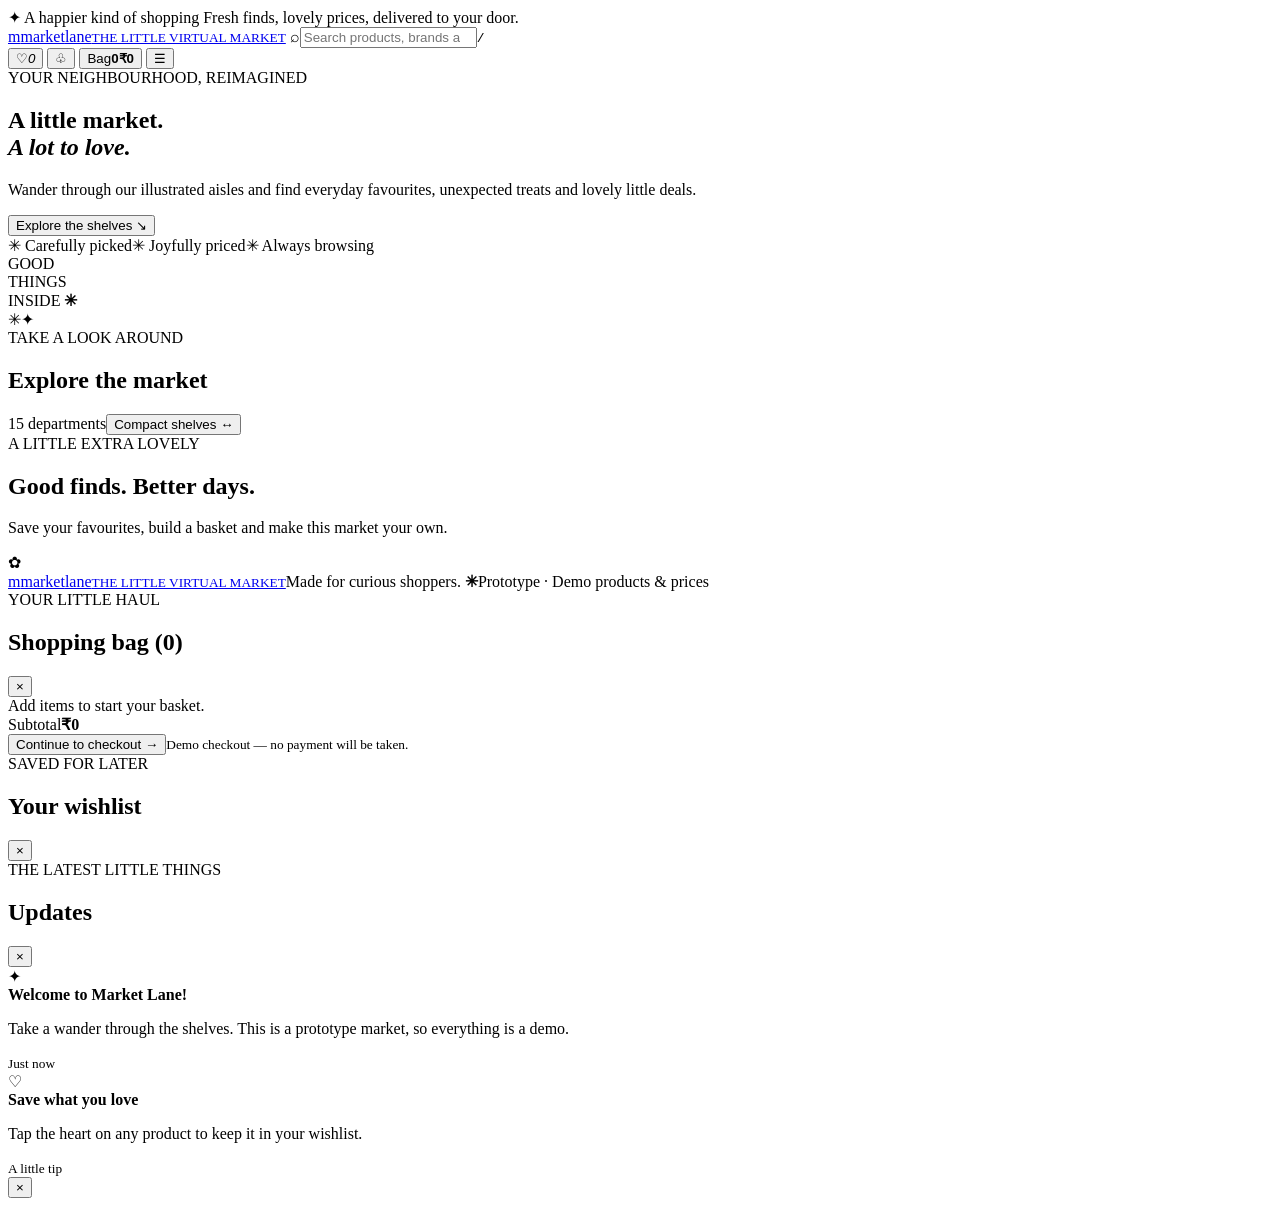
==== index.html @ e66e5585 "Add files via upload" ====
<!doctype html>
<html lang="en">
<head>
  <meta charset="UTF-8">
  <meta name="viewport" content="width=device-width, initial-scale=1">
  <meta name="theme-color" content="#f5efe5">
  <meta name="description" content="A beautifully illustrated virtual supermarket.">
  <title>Market Lane — A little more delightful shopping</title>
  <link rel="preconnect" href="https://fonts.googleapis.com">
  <link rel="preconnect" href="https://fonts.gstatic.com" crossorigin>
  <link href="https://fonts.googleapis.com/css2?family=DM+Sans:wght@400;500;600;700;800&family=Fraunces:opsz,wght@9..144,600;9..144,700&display=swap" rel="stylesheet">
  <link rel="stylesheet" href="css/style.css">
  <link rel="stylesheet" href="css/shelves.css">
  <link rel="stylesheet" href="css/animations.css">
  <link rel="stylesheet" href="css/polish.css">
</head>
<body>
  <div class="announcement"><span>✦</span> A happier kind of shopping <span class="announcement-note">Fresh finds, lovely prices, delivered to your door.</span></div>
  <header class="topbar">
    <a class="brand" href="#" aria-label="Market Lane home"><span class="brand-mark">m</span><span>market<span class="brand-light">lane</span><small>THE LITTLE VIRTUAL MARKET</small></span></a>
    <label class="searchbox"><span>⌕</span><input id="searchInput" type="search" placeholder="Search products, brands and more…" autocomplete="off"><kbd>/</kbd><div id="searchSuggestions" class="suggestions hidden"></div></label>
    <div class="header-actions">
      <button class="icon-button" id="wishlistOpen" aria-label="Open wishlist"><span>♡</span><i id="wishlistCount">0</i></button>
      <button class="icon-button notification-button" id="notificationsOpen" aria-label="Notifications">♧<i class="dot"></i></button>
      <button class="cart-button" id="cartOpen"><span>Bag</span><b id="cartCount">0</b><strong id="cartTotal">₹0</strong></button>
      <button class="mobile-menu" id="mobileMenu" aria-label="Open menu">☰</button>
    </div>
  </header>

  <main>
    <section class="hero">
      <div class="hero-copy">
        <span class="eyebrow"><span class="eyebrow-dot"></span> YOUR NEIGHBOURHOOD, REIMAGINED</span>
        <h1>A little market.<br><em>A lot to love.</em></h1>
        <p>Wander through our illustrated aisles and find everyday favourites, unexpected treats and lovely little deals.</p>
        <button class="primary-button" id="exploreButton">Explore the shelves <span>↘</span></button>
        <div class="hero-meta"><span>✳ Carefully picked</span><span>✳ Joyfully priced</span><span>✳ Always browsing</span></div>
      </div>
      <div class="hero-art" aria-label="Illustrated market shelves">
        <div class="sun-disc"></div><div class="hero-shelf shelf-one"><span class="mini-pack pack-peach"></span><span class="mini-pack pack-cream"></span><span class="mini-jar"></span><span class="mini-pack pack-green"></span><span class="mini-jar"></span></div>
        <div class="hero-shelf shelf-two"><span class="mini-bottle"></span><span class="mini-bottle bottle-green"></span><span class="mini-pack pack-blue"></span><span class="mini-jar jar-red"></span><span class="mini-pack pack-orange"></span></div>
        <div class="hero-sticker">GOOD<br>THINGS<br>INSIDE <b>✳</b></div>
        <span class="hero-leaf leaf-a">✳</span><span class="hero-leaf leaf-b">✦</span>
      </div>
    </section>

    <section class="browse-bar" id="market">
      <div><span class="eyebrow">TAKE A LOOK AROUND</span><h2>Explore the market</h2></div>
      <div class="view-tools"><span id="shelfCount">15 departments</span><button id="densityToggle" class="text-button">Compact shelves ↔</button></div>
    </section>
    <nav class="category-chips" id="categoryChips" aria-label="Shop categories"></nav>
    <div class="market-floor" id="shelvesContainer"></div>

    <section class="bottom-promo">
      <div><span class="eyebrow">A LITTLE EXTRA LOVELY</span><h2>Good finds. Better days.</h2><p>Save your favourites, build a basket and make this market your own.</p></div>
      <span class="promo-flower">✿</span>
    </section>
  </main>

  <footer><a class="brand footer-brand" href="#"><span class="brand-mark">m</span><span>market<span class="brand-light">lane</span><small>THE LITTLE VIRTUAL MARKET</small></span></a><span>Made for curious shoppers. <b>✳</b></span><span>Prototype · Demo products & prices</span></footer>

  <div class="overlay hidden" id="overlay"></div>
  <aside class="drawer hidden" id="cartDrawer" aria-label="Shopping bag"><div class="drawer-head"><div><span class="eyebrow">YOUR LITTLE HAUL</span><h2>Shopping bag <span id="drawerCount">(0)</span></h2></div><button class="close-button" data-close aria-label="Close">×</button></div><div id="cartItems" class="drawer-content"></div><div class="drawer-foot"><div class="delivery-note" id="deliveryNote">Add items to start your basket.</div><div class="total-line"><span>Subtotal</span><b id="drawerSubtotal">₹0</b></div><button class="primary-button checkout-button" id="checkoutButton">Continue to checkout <span>→</span></button><small class="demo-note">Demo checkout — no payment will be taken.</small></div></aside>
  <aside class="drawer hidden" id="wishlistDrawer" aria-label="Wishlist"><div class="drawer-head"><div><span class="eyebrow">SAVED FOR LATER</span><h2>Your wishlist</h2></div><button class="close-button" data-close aria-label="Close">×</button></div><div id="wishlistItems" class="drawer-content"></div></aside>
  <aside class="drawer hidden" id="notificationDrawer" aria-label="Notifications"><div class="drawer-head"><div><span class="eyebrow">THE LATEST LITTLE THINGS</span><h2>Updates</h2></div><button class="close-button" data-close aria-label="Close">×</button></div><div class="drawer-content"><article class="notice-card"><span>✦</span><div><b>Welcome to Market Lane!</b><p>Take a wander through the shelves. This is a prototype market, so everything is a demo.</p><small>Just now</small></div></article><article class="notice-card"><span>♡</span><div><b>Save what you love</b><p>Tap the heart on any product to keep it in your wishlist.</p><small>A little tip</small></div></article></div></aside>

  <section class="product-modal hidden" id="productModal" role="dialog" aria-modal="true" aria-label="Product details"><button class="close-button modal-close" data-close aria-label="Close">×</button><div id="productModalContent"></div></section>
  <div class="toast" id="toast" role="status" aria-live="polite"></div>
  <script type="module" src="js/app.js"></script>
</body>
</html>
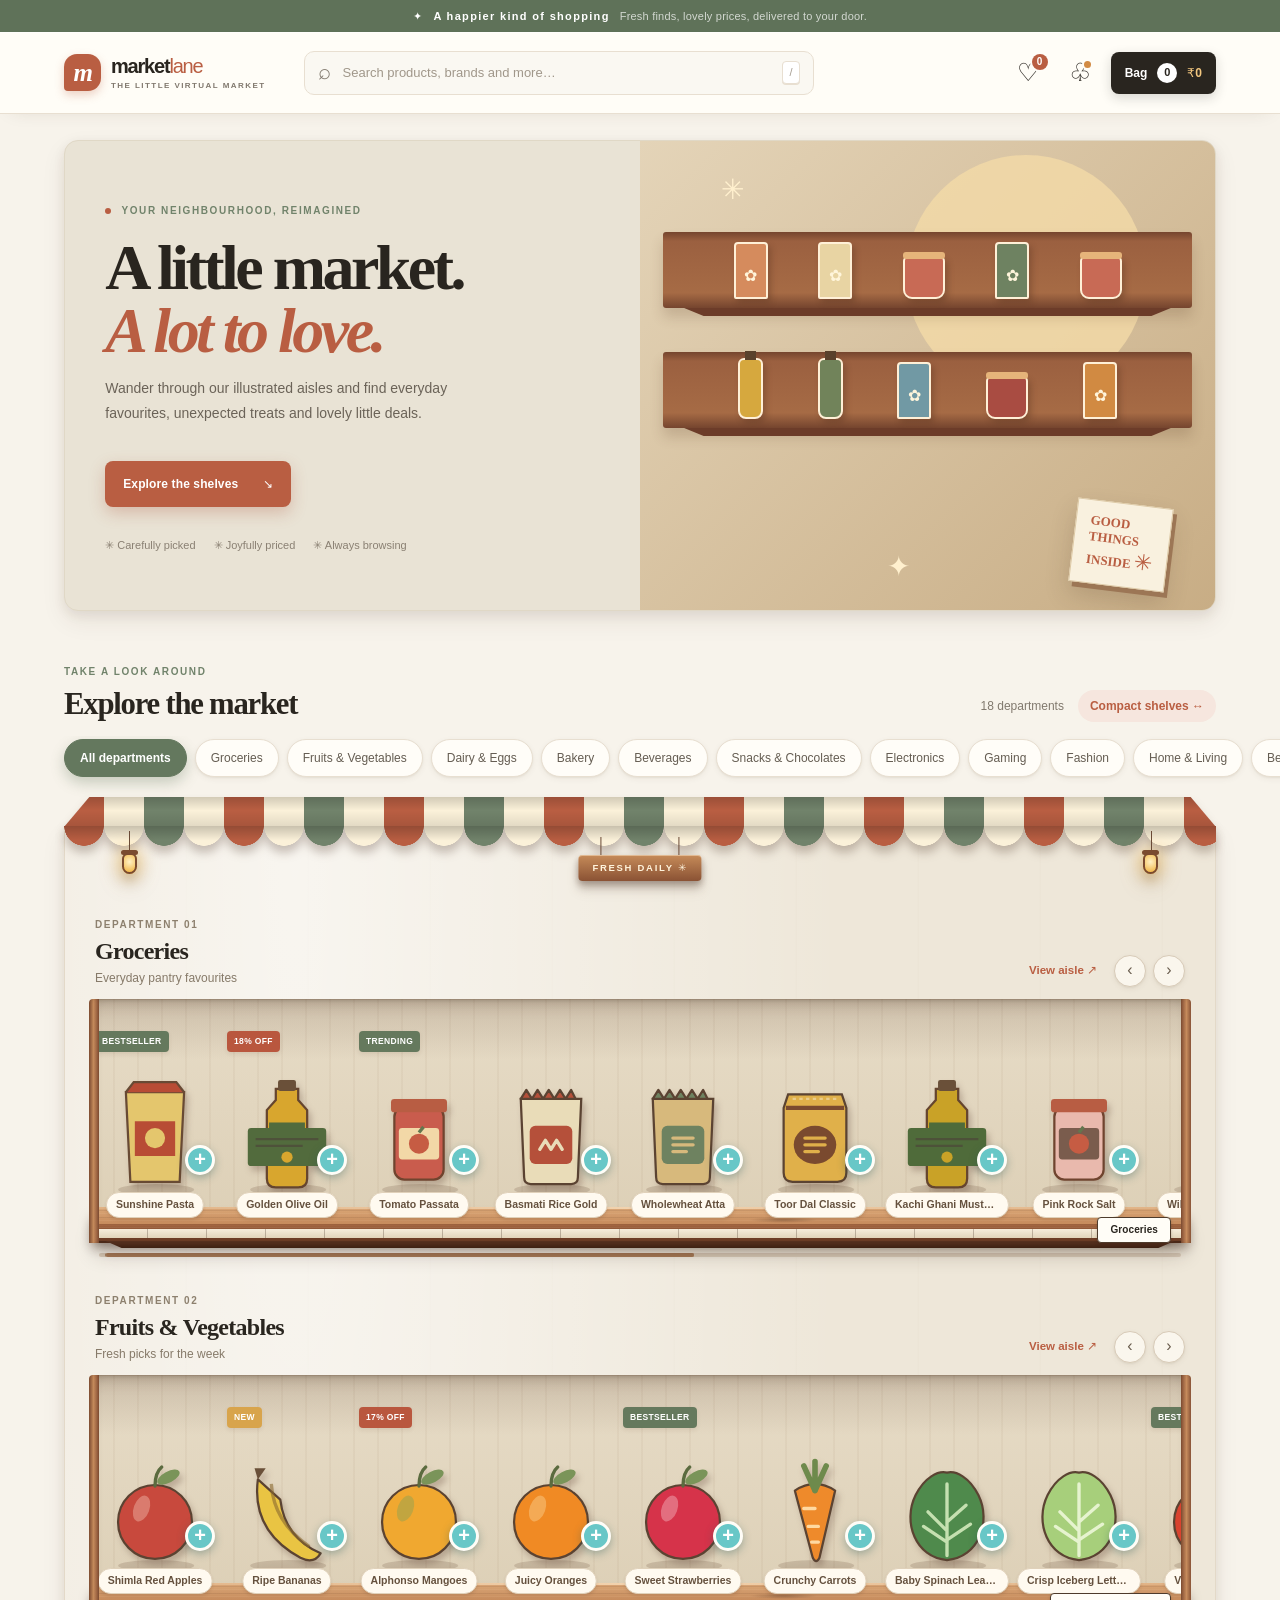
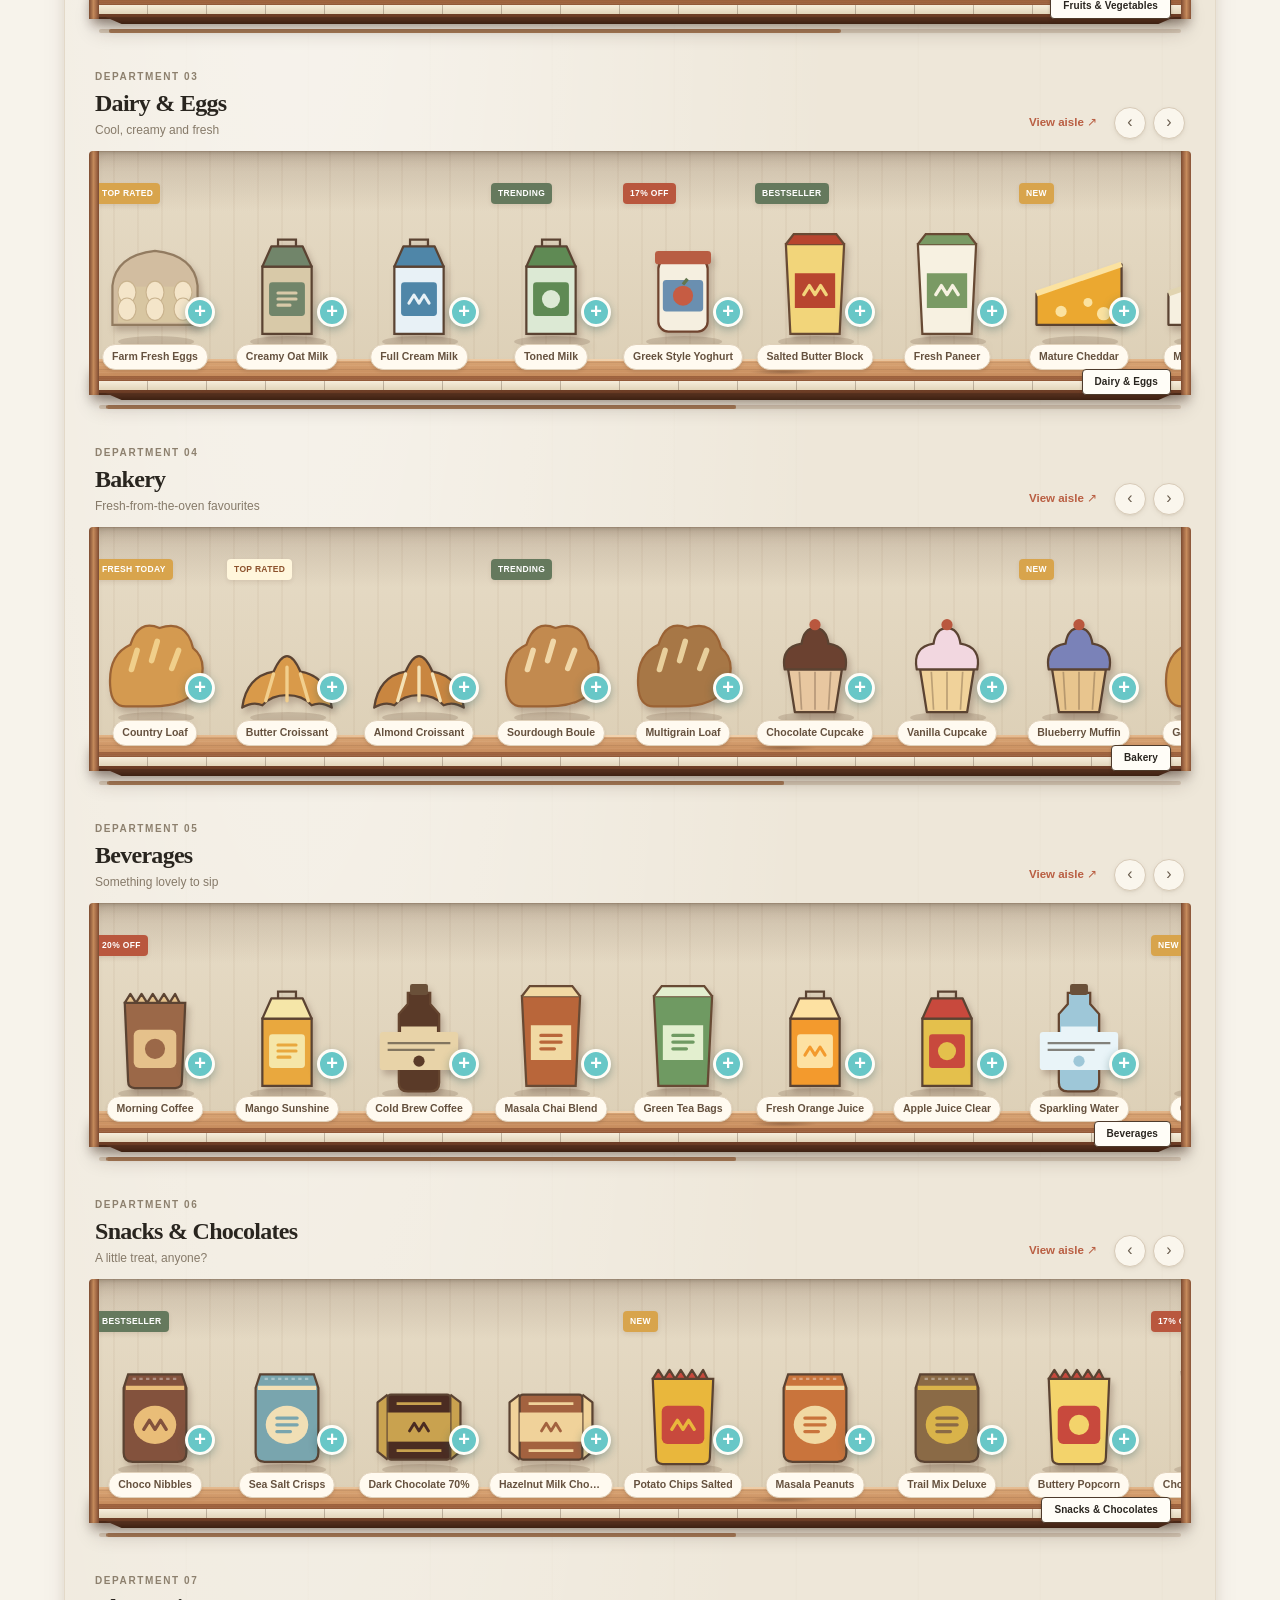
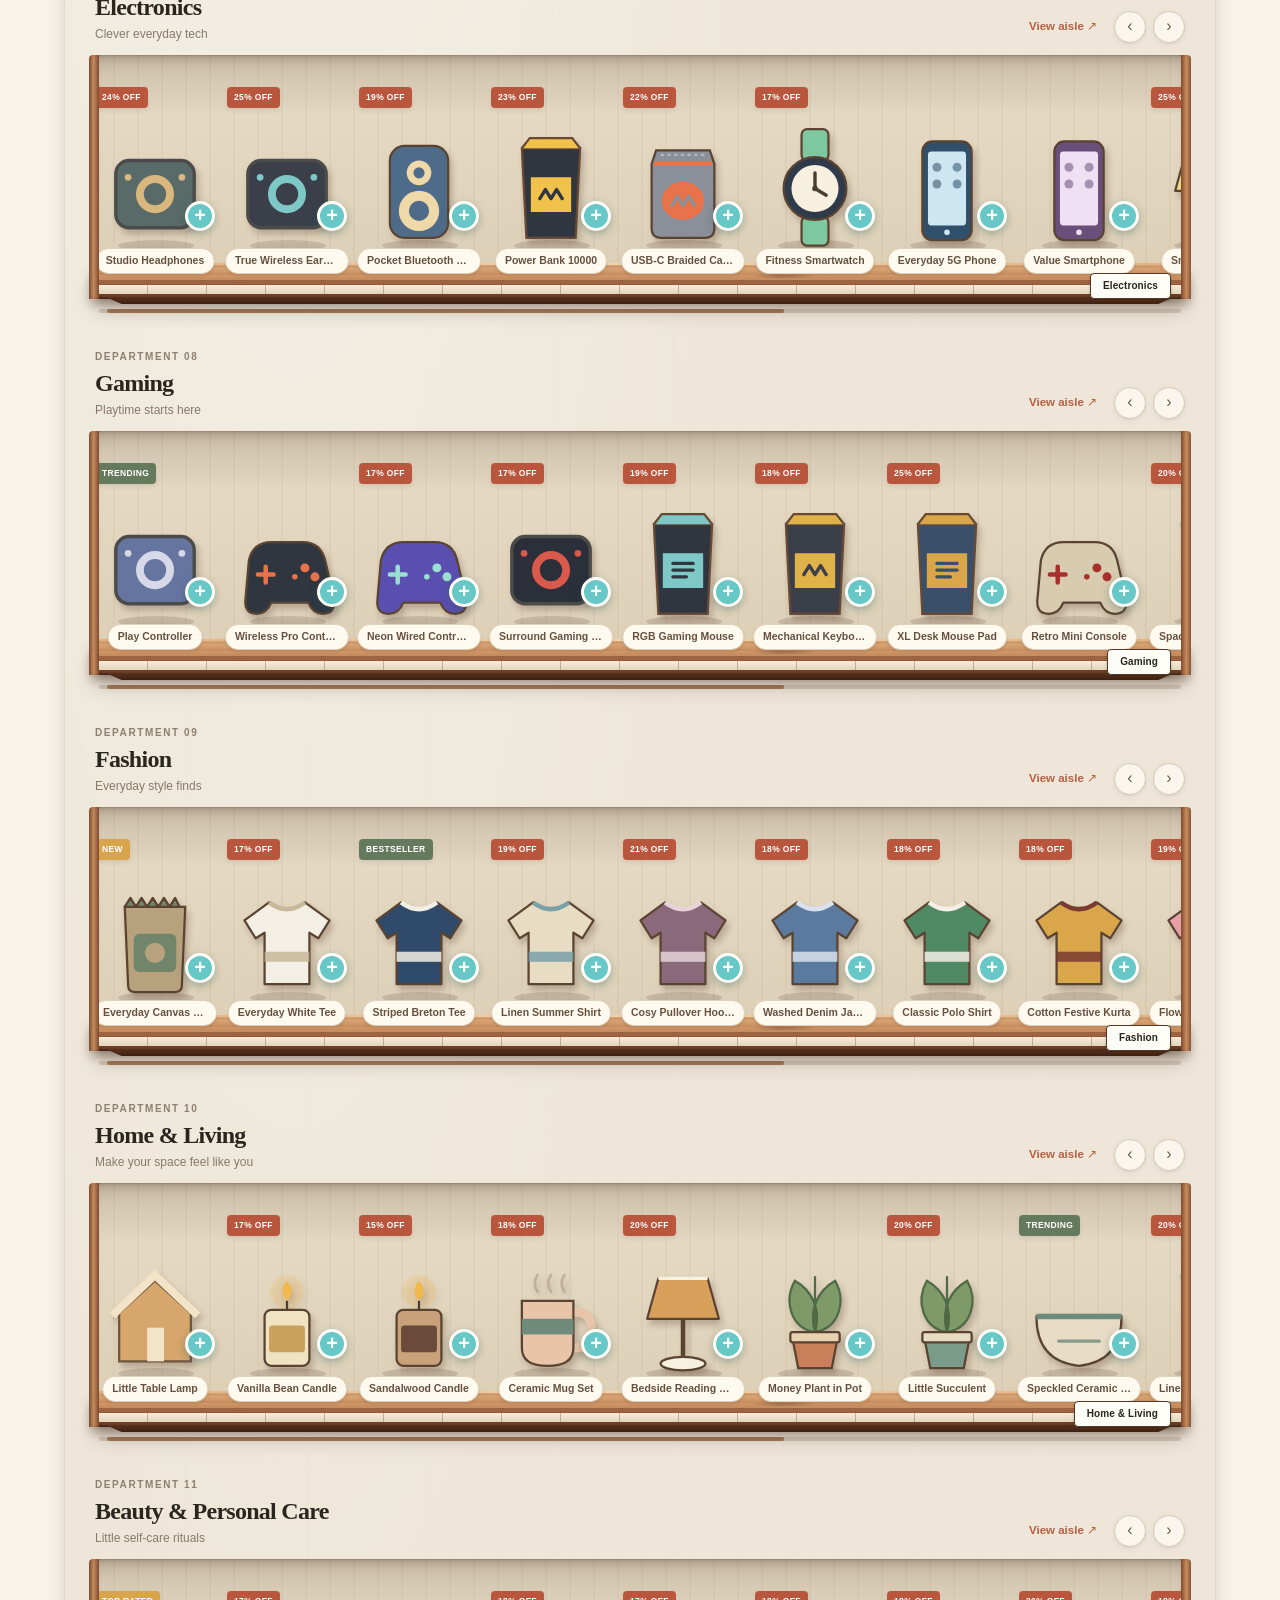
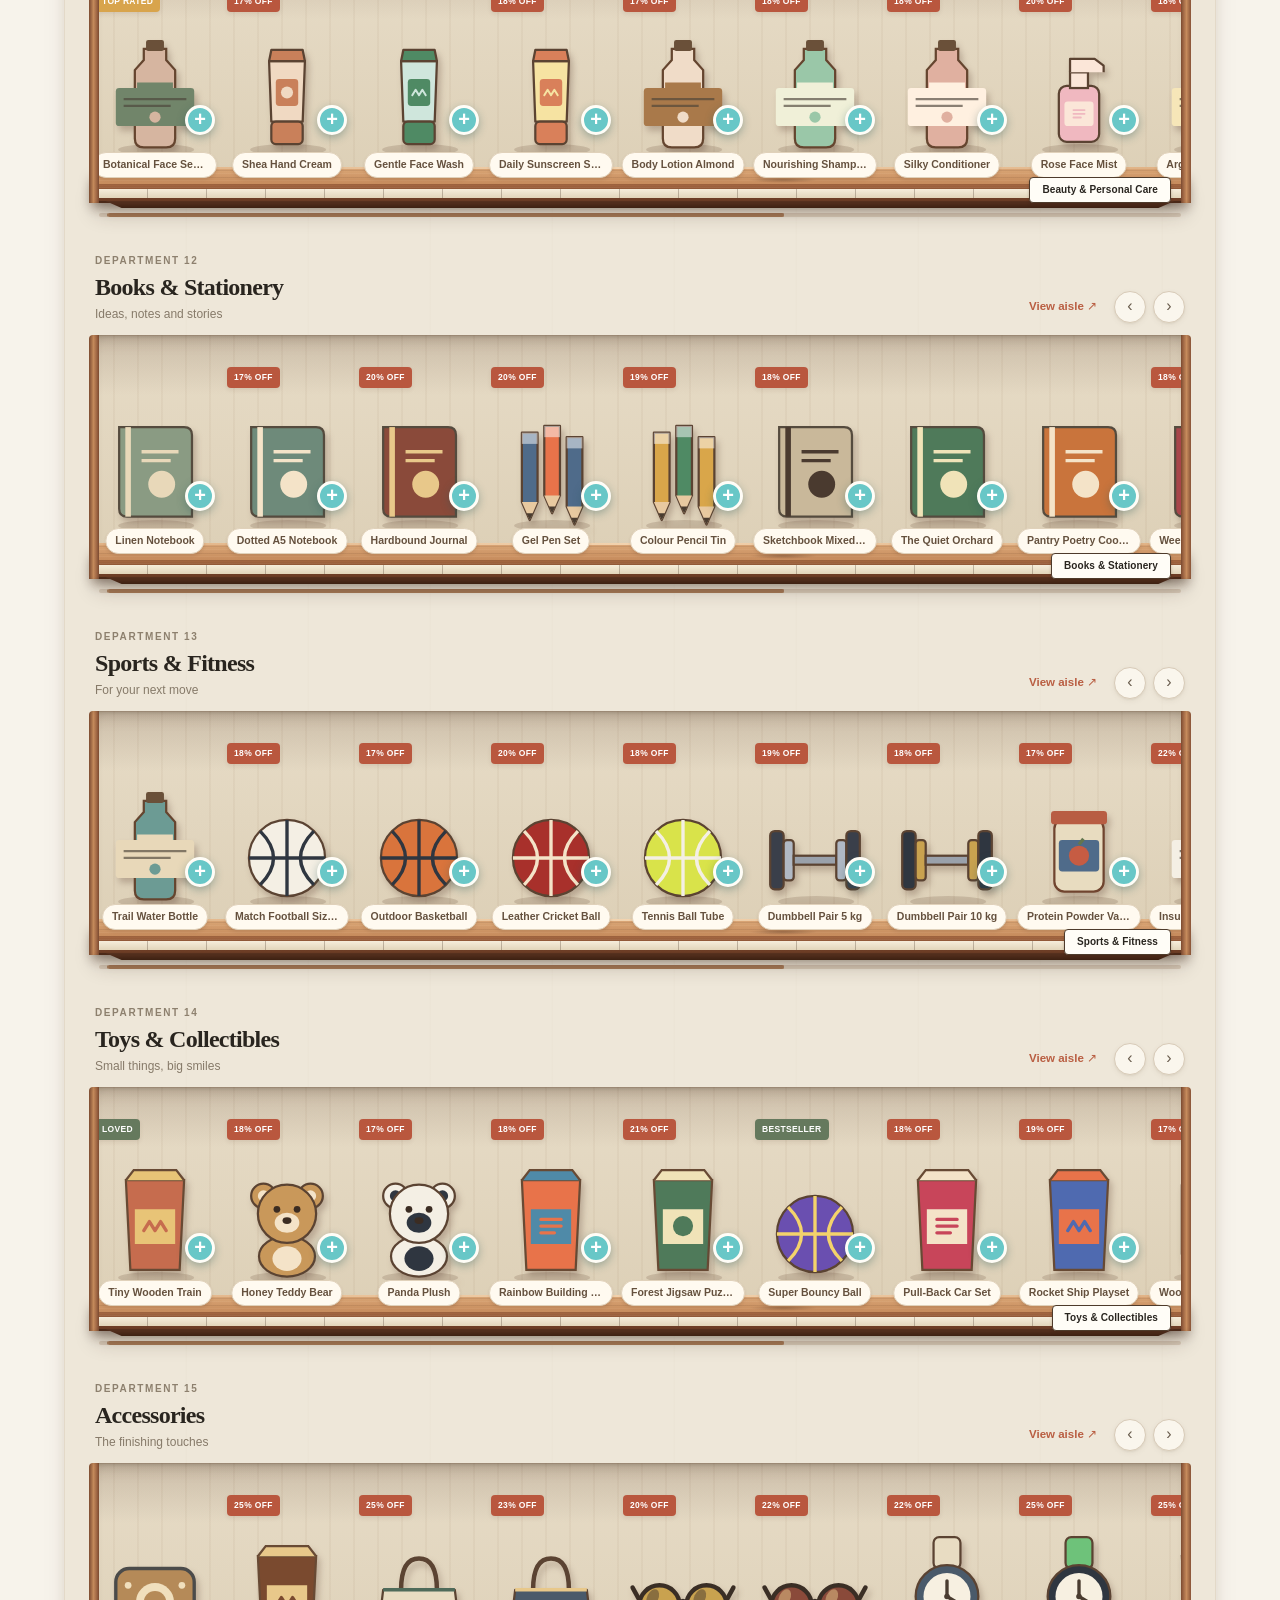
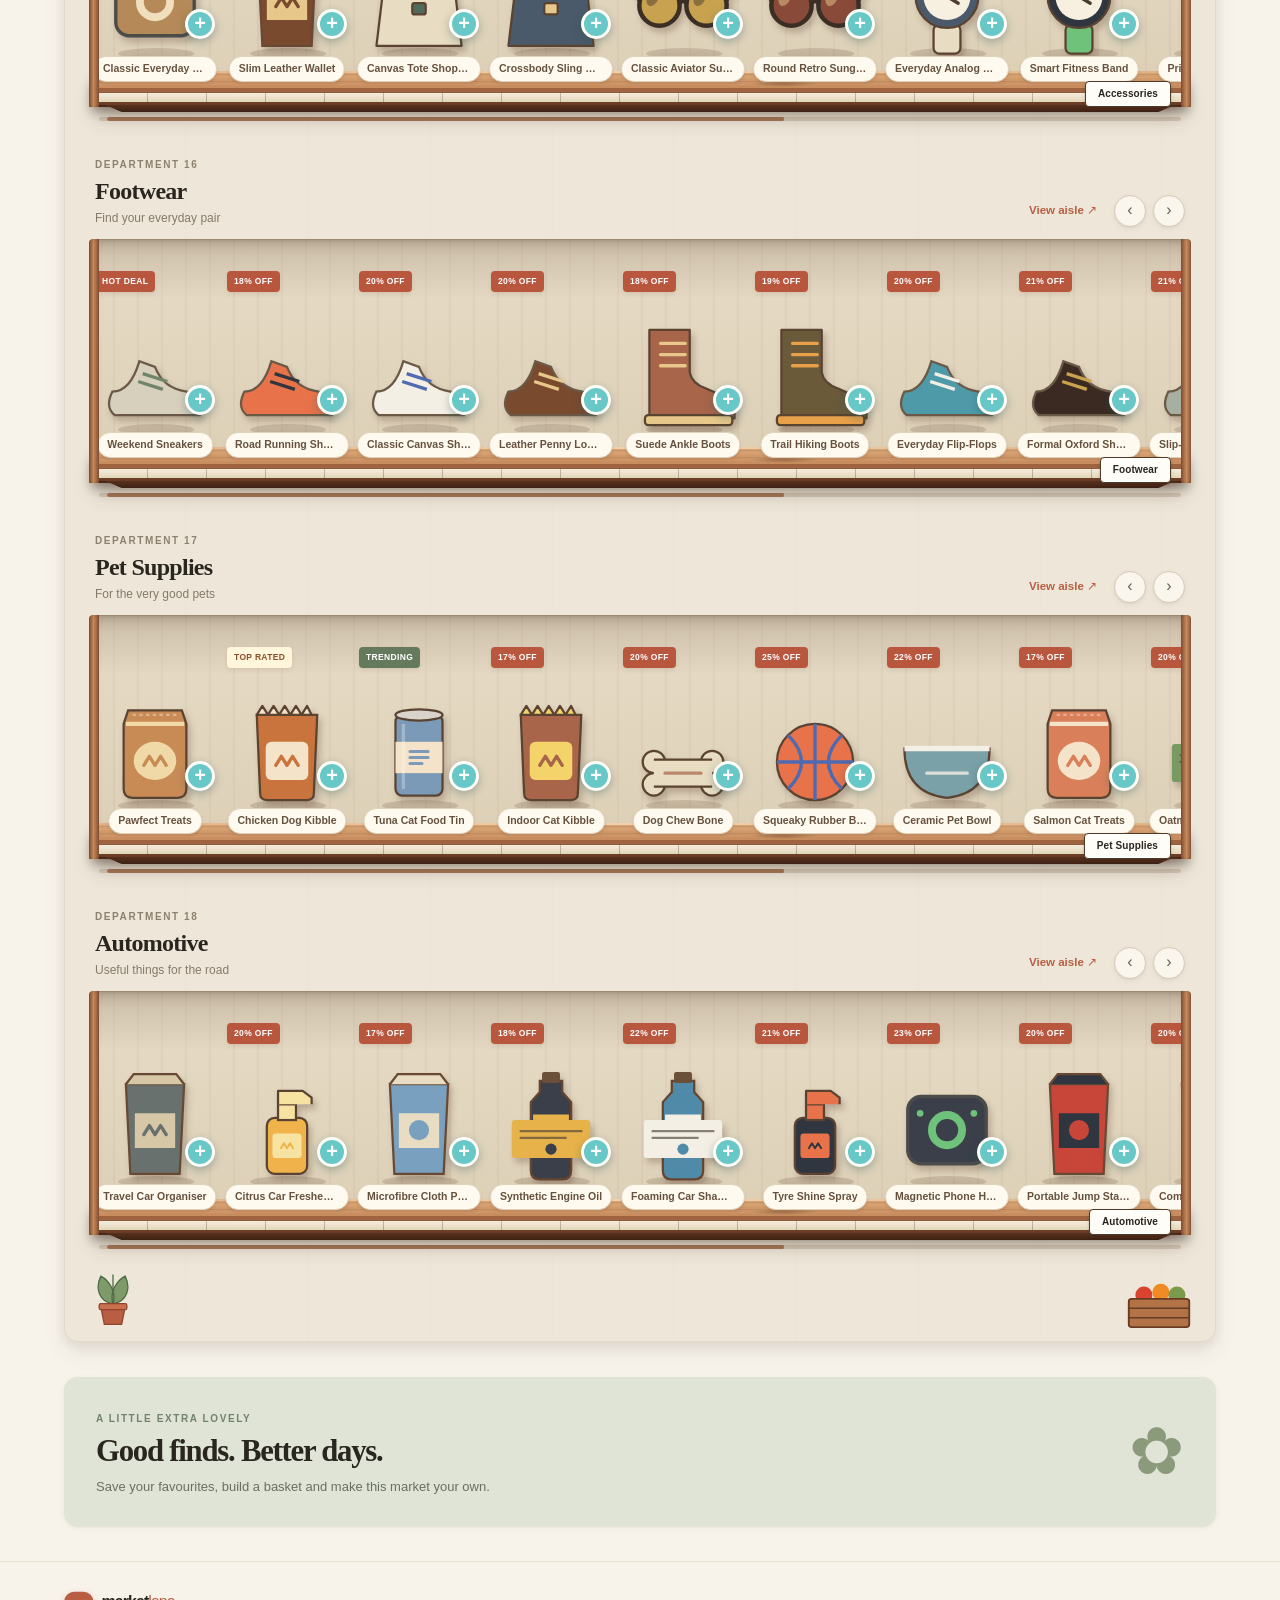
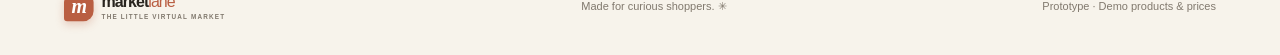
==== commit 953383d2: "upt" ====
--- a/index.html
+++ b/index.html
@@ -49,6 +49,13 @@
       <div class="view-tools"><span id="shelfCount">15 departments</span><button id="densityToggle" class="text-button">Compact shelves ↔</button></div>
     </section>
     <nav class="category-chips" id="categoryChips" aria-label="Shop categories"></nav>
+    <div class="awning" aria-hidden="true">
+      <div class="awning-roof"></div>
+      <div class="awning-valance"></div>
+      <span class="awning-lantern lantern-l"></span>
+      <span class="awning-sign">FRESH DAILY ✳</span>
+      <span class="awning-lantern lantern-r"></span>
+    </div>
     <div class="market-floor" id="shelvesContainer"></div>
 
     <section class="bottom-promo">
--- a/css/style.css
+++ b/css/style.css
@@ -0,0 +1,6 @@
+:root{--ink:#29251f;--muted:#81796e;--paper:#f7f3eb;--cream:#fffdf8;--line:#e8dfd1;--terra:#b95e42;--terra-dark:#91452f;--sage:#71836b;--gold:#d5a44f;--wood:#8b4c31;--wood-dark:#61331f;--shadow:0 14px 35px rgba(68,43,25,.12);font-family:"DM Sans",sans-serif;color:var(--ink);background:var(--paper);font-synthesis:none}
+*{box-sizing:border-box}html{scroll-behavior:smooth}body{margin:0;min-width:320px;background:var(--paper)}button,input{font:inherit}button{cursor:pointer}.announcement{height:32px;background:#5f7259;color:#fff;text-align:center;font-size:10px;letter-spacing:.12em;display:flex;align-items:center;justify-content:center;gap:10px}.announcement-note{opacity:.72;letter-spacing:.02em}.topbar{height:82px;padding:0 clamp(18px,5vw,76px);display:flex;align-items:center;gap:38px;background:rgba(255,253,248,.94);border-bottom:1px solid var(--line);position:sticky;top:0;z-index:20;backdrop-filter:blur(16px)}.brand{display:flex;align-items:center;gap:10px;text-decoration:none;color:var(--ink);font-weight:800;font-size:20px;letter-spacing:-.06em;line-height:1}.brand-mark{width:37px;height:37px;border-radius:13px 13px 13px 4px;background:var(--terra);color:white;display:grid;place-items:center;font-family:Fraunces,serif;font-size:25px;font-style:italic}.brand-light{font-weight:500;color:var(--terra)}.brand small{display:block;font-size:7px;letter-spacing:.18em;color:var(--muted);font-weight:700;margin-top:5px}.searchbox{height:43px;max-width:510px;flex:1;display:flex;align-items:center;gap:10px;padding:0 13px;border:1px solid var(--line);border-radius:8px;background:#faf8f2;position:relative}.searchbox>span{font-size:23px;color:var(--muted)}.searchbox input{border:0;outline:0;background:transparent;width:100%;font-size:12px;color:var(--ink)}kbd{font-size:10px;color:#a69d91;border:1px solid var(--line);border-radius:4px;padding:2px 6px}.header-actions{margin-left:auto;display:flex;align-items:center;gap:17px}.icon-button{border:0;background:transparent;font-size:25px;color:var(--ink);position:relative;padding:5px}.icon-button i{position:absolute;right:-3px;top:0;font-style:normal;font-size:9px;background:var(--terra);color:white;border-radius:20px;min-width:15px;height:15px;display:grid;place-items:center}.icon-button .dot{min-width:7px;width:7px;height:7px;background:#d28b44}.cart-button{border:0;border-radius:6px;background:var(--ink);color:white;padding:11px 13px;display:flex;align-items:center;gap:10px;font-size:11px}.cart-button b{background:#fff;color:var(--ink);border-radius:50%;width:18px;height:18px;display:grid;place-items:center;font-size:10px}.cart-button strong{font-size:11px;color:#f3c77f}.mobile-menu{display:none;border:0;background:transparent;font-size:22px}.hero{margin:26px clamp(18px,5vw,76px) 0;min-height:320px;background:#e9e3d5;border-radius:12px;display:grid;grid-template-columns:1fr 1fr;overflow:hidden;position:relative}.hero-copy{padding:48px 7%;position:relative;z-index:2}.eyebrow{font-size:9px;font-weight:800;letter-spacing:.17em;color:var(--sage)}.eyebrow-dot{display:inline-block;width:6px;height:6px;background:var(--terra);border-radius:50%;margin-right:6px}.hero h1{font:600 clamp(38px,5vw,64px)/.98 Fraunces,serif;letter-spacing:-.055em;margin:17px 0 13px}.hero h1 em{color:var(--terra);font-weight:600}.hero-copy p{max-width:390px;color:#71695e;font-size:12px;line-height:1.8}.primary-button{border:0;background:var(--terra);color:white;padding:13px 17px;border-radius:5px;font-size:11px;font-weight:700;display:inline-flex;gap:25px;align-items:center;box-shadow:0 6px 15px #a94f3630;transition:.2s}.primary-button:hover{background:var(--terra-dark);transform:translateY(-2px)}.hero-meta{display:flex;gap:17px;margin-top:29px;color:#8a8073;font-size:9px}.hero-art{position:relative;overflow:hidden;background:linear-gradient(135deg,#e4d4b8,#c8ad85)}.sun-disc{position:absolute;width:240px;height:240px;border-radius:50%;background:#f4dba8;right:12%;top:14px;opacity:.8}.hero-shelf{position:absolute;left:4%;right:4%;height:76px;background:linear-gradient(#75452e,#9b6040 12%,#a66b45 80%,#75452e);border-radius:3px;box-shadow:0 9px 13px #55331e30;display:flex;align-items:flex-end;justify-content:space-evenly;padding:0 20px 9px}.hero-shelf:before{content:"";position:absolute;bottom:-8px;left:4%;right:4%;height:8px;background:#6c3c29;clip-path:polygon(0 0,100% 0,96% 100%,4% 100%)}.shelf-one{top:91px}.shelf-two{top:211px}.mini-pack,.mini-jar,.mini-bottle{display:block;position:relative;z-index:1;width:34px;height:57px;border:2px solid #fff0d7;border-radius:4px 4px 2px 2px;box-shadow:4px 4px 5px #4d2d1d40}.mini-pack:after{content:"✿";position:absolute;left:0;right:0;top:20px;text-align:center;color:#fff5db;font-size:16px}.pack-peach{background:#d58b5d}.pack-cream{background:#e8d4a3}.pack-green{background:#6e8261}.pack-blue{background:#7199a4}.pack-orange{background:#d18a42}.mini-jar{height:43px;width:42px;background:#c86a55;border-radius:5px 5px 9px 9px}.mini-jar:before{content:"";position:absolute;top:-6px;left:-2px;right:-2px;height:7px;background:#e6b47a;border-radius:3px}.jar-red{background:#a94c42}.mini-bottle{height:61px;width:25px;border-radius:6px 6px 8px 8px;background:#d6a83e}.mini-bottle:before{content:"";position:absolute;width:11px;height:9px;top:-9px;left:5px;background:#59412c}.bottle-green{background:#71835a}.hero-sticker{position:absolute;right:8%;bottom:23px;background:#f9f1df;color:var(--terra);font:700 13px/1.2 Fraunces,serif;padding:12px 14px;transform:rotate(7deg);box-shadow:4px 5px 0 #9c7655;border:1px solid #ddc9a5}.hero-sticker b{font-size:22px}.hero-leaf{position:absolute;color:#fff0ce;font-size:28px}.leaf-a{top:28px;left:14%}.leaf-b{bottom:22px;left:43%}.browse-bar{margin:47px clamp(18px,5vw,76px) 14px;display:flex;align-items:end;justify-content:space-between}.browse-bar h2,.bottom-promo h2{font:600 30px Fraunces,serif;margin:5px 0 0;letter-spacing:-.04em}.view-tools{display:flex;align-items:center;gap:20px;color:var(--muted);font-size:10px}.text-button{border:0;background:transparent;color:var(--terra);font-weight:700;font-size:10px}.category-chips{display:flex;gap:8px;overflow-x:auto;padding:0 clamp(18px,5vw,76px) 17px;scrollbar-width:none}.category-chips::-webkit-scrollbar{display:none}.category-chip{white-space:nowrap;border:1px solid var(--line);background:#fffdf8;border-radius:30px;padding:8px 13px;font-size:10px;color:#655d52;transition:.2s}.category-chip.active,.category-chip:hover{background:#64785e;color:white;border-color:#64785e}.market-floor{margin:0 clamp(18px,5vw,76px);background:#eee7d9;border:1px solid #e3d9c8;border-radius:10px;padding:18px 17px 28px;position:relative;overflow:hidden}.market-floor:before{content:"";position:absolute;inset:0;background:radial-gradient(ellipse at 20% 0%,#fff9 0,transparent 42%),repeating-linear-gradient(90deg,transparent 0 120px,#d9cdbb18 121px 122px);pointer-events:none}.bottom-promo{margin:35px clamp(18px,5vw,76px);padding:25px 30px;background:#dfe4d7;border-radius:9px;display:flex;align-items:center;justify-content:space-between}.bottom-promo p{font-size:11px;color:#68705f}.promo-flower{font-size:66px;color:#8b9a7a}footer{padding:24px clamp(18px,5vw,76px);border-top:1px solid var(--line);display:flex;align-items:center;justify-content:space-between;color:var(--muted);font-size:9px}.footer-brand{transform:scale(.8);transform-origin:left center}.overlay{position:fixed;inset:0;background:#241b16a6;z-index:40;backdrop-filter:blur(3px)}.hidden{display:none!important}.drawer{position:fixed;z-index:45;right:0;top:0;height:100dvh;width:min(430px,100%);background:var(--cream);box-shadow:-20px 0 50px #25180e25;display:flex;flex-direction:column;animation:drawerIn .28s ease}.drawer-head{padding:26px 25px 18px;border-bottom:1px solid var(--line);display:flex;justify-content:space-between;align-items:center}.drawer-head h2{font:600 26px Fraunces,serif;margin:5px 0}.drawer-head h2 span{font:500 12px "DM Sans";color:var(--muted)}.close-button{border:0;background:#f1eadf;border-radius:50%;width:34px;height:34px;font-size:23px;color:var(--ink)}.drawer-content{padding:17px 24px;overflow:auto;flex:1}.drawer-foot{padding:18px 24px 24px;border-top:1px solid var(--line)}.delivery-note{background:#edf0e8;color:#63745c;padding:11px;border-radius:5px;font-size:10px;margin-bottom:14px}.total-line{display:flex;justify-content:space-between;font-size:13px;margin-bottom:15px}.checkout-button{width:100%;justify-content:space-between}.demo-note{display:block;text-align:center;color:var(--muted);font-size:9px;margin-top:10px}.cart-row,.wishlist-row{display:grid;grid-template-columns:66px 1fr auto;gap:12px;padding:12px 0;border-bottom:1px solid var(--line);align-items:center}.cart-thumb,.wishlist-thumb{height:66px;border-radius:7px;background:#f1e8d7;display:grid;place-items:center}.cart-thumb svg,.wishlist-thumb svg{width:52px;height:58px}.cart-row h4,.wishlist-row h4{font-size:11px;margin:0 0 4px}.cart-row small,.wishlist-row small{color:var(--muted);font-size:9px}.qty-control{display:flex;align-items:center;gap:8px;margin-top:8px}.qty-control button{border:1px solid var(--line);background:white;width:22px;height:22px;border-radius:4px}.remove-button{border:0;background:transparent;color:var(--terra);font-size:10px}.empty-state{text-align:center;padding:55px 15px;color:var(--muted);font-size:12px}.empty-state b{display:block;font:600 22px Fraunces,serif;color:var(--ink);margin-bottom:8px}.notice-card{display:flex;gap:12px;padding:15px 0;border-bottom:1px solid var(--line)}.notice-card>span{width:34px;height:34px;display:grid;place-items:center;background:#f3e7d7;color:var(--terra);border-radius:50%}.notice-card b{font-size:12px}.notice-card p{font-size:10px;line-height:1.6;color:var(--muted)}.notice-card small{font-size:9px;color:#a49a8d}.product-modal{position:fixed;z-index:50;left:50%;top:50%;transform:translate(-50%,-50%);width:min(760px,calc(100% - 28px));max-height:calc(100dvh - 32px);overflow:auto;background:var(--cream);border-radius:12px;box-shadow:0 30px 90px #1d140e55;animation:modalIn .25s ease}.modal-close{position:sticky;float:right;top:12px;margin:12px 12px -46px 0;z-index:3}.toast{position:fixed;z-index:70;bottom:25px;left:50%;transform:translate(-50%,20px);opacity:0;background:#2f382d;color:white;padding:12px 18px;border-radius:6px;font-size:11px;box-shadow:var(--shadow);transition:.25s;pointer-events:none}.toast.show{opacity:1;transform:translate(-50%,0)}.suggestions{position:absolute;top:49px;left:0;right:0;background:white;border:1px solid var(--line);border-radius:8px;box-shadow:var(--shadow);padding:7px;z-index:30}.suggestion{display:flex;justify-content:space-between;padding:9px;border-radius:5px;font-size:11px;cursor:pointer}.suggestion:hover{background:#f5efe5}
+@media(max-width:760px){.topbar{height:68px;gap:12px;padding:0 16px}.brand{font-size:17px}.brand-mark{width:32px;height:32px}.searchbox{max-width:none}.searchbox kbd,.notification-button{display:none}.header-actions{gap:8px}.cart-button{padding:9px}.cart-button strong{display:none}.mobile-menu{display:block}.hero{grid-template-columns:1fr;margin:16px 14px 0;min-height:470px}.hero-copy{padding:32px 25px 205px}.hero-art{position:absolute;bottom:0;left:0;right:0;height:210px}.sun-disc{width:170px;height:170px;top:5px}.shelf-one{top:49px}.shelf-two{top:135px;height:55px}.mini-pack{height:44px;width:27px}.mini-jar{height:34px;width:33px}.mini-bottle{height:47px;width:20px}.hero-sticker{bottom:12px;right:7%;font-size:10px;padding:8px}.hero h1{font-size:44px}.hero-meta{gap:9px;font-size:8px;flex-wrap:wrap}.browse-bar{margin:34px 17px 12px;align-items:start}.browse-bar h2{font-size:25px}.view-tools{flex-direction:column;align-items:end;gap:7px}.market-floor{margin:0 10px;padding:12px 8px 20px}.category-chips{padding-left:14px;padding-right:14px}.bottom-promo{margin:25px 14px;padding:20px}.bottom-promo h2{font-size:25px}footer{gap:10px;flex-wrap:wrap}.footer-brand{width:100%}}
+@media(prefers-reduced-motion:reduce){*,*:before,*:after{scroll-behavior:auto!important;animation-duration:.01ms!important;transition-duration:.01ms!important}}
+.filtered-out{display:none!important}.detail-layout{display:grid;grid-template-columns: .9fr 1.1fr;min-height:440px}.detail-visual{background:#eee6d7;display:flex;align-items:center;justify-content:center;position:relative;min-height:390px}.detail-art{width:65%;height:270px;display:grid;place-items:center;filter:drop-shadow(10px 16px 10px #4d38252a)}.detail-art svg{height:100%;max-width:100%}.detail-stamp{position:absolute;bottom:25px;left:25px;font-size:8px;letter-spacing:.15em;color:#87745e;font-weight:800}.detail-copy{padding:52px 38px 35px}.detail-copy h2{font:600 35px/1.05 Fraunces,serif;letter-spacing:-.04em;margin:9px 0}.rating{font-size:11px;color:#b1813e}.rating span{color:var(--muted)}.detail-price{display:flex;align-items:center;gap:10px;margin:20px 0}.detail-price b{font-size:25px}.detail-price del{font-size:12px;color:#a59a8c}.detail-price span{font-size:9px;background:#f5e2d8;color:#a84f38;padding:5px 7px;border-radius:4px;font-weight:800}.detail-description{font-size:11px;line-height:1.8;color:#766d62}.offer-box{background:#edf0e8;color:#63745c;padding:11px;border-radius:5px;font-size:10px;margin:16px 0}.detail-copy h4{font:600 16px Fraunces,serif;margin:20px 0 8px}.detail-copy ul{padding-left:16px;color:#766d62;font-size:10px;line-height:2}.detail-actions{display:flex;gap:10px;margin-top:20px}.detail-actions .primary-button{flex:1;justify-content:space-between}.detail-heart{width:45px;border:1px solid var(--line);background:white;border-radius:5px;font-size:22px;color:#9b6b56}.detail-heart.saved{color:#b94f45}.searchbox{z-index:25}
+@media(max-width:600px){.detail-layout{grid-template-columns:1fr}.detail-visual{min-height:210px}.detail-art{height:165px}.detail-copy{padding:25px 23px 28px}.detail-copy h2{font-size:29px}.modal-close{position:sticky}.announcement-note{display:none}}
--- a/css/shelves.css
+++ b/css/shelves.css
@@ -0,0 +1,2 @@
+.department{position:relative;margin:0 0 25px;z-index:1}.department:last-child{margin-bottom:0}.department-head{display:flex;align-items:end;justify-content:space-between;padding:0 7px 10px}.department-kicker{font-size:8px;color:#8d806e;letter-spacing:.17em;font-weight:800}.department-title{font:600 22px Fraunces,serif;margin:3px 0 0;letter-spacing:-.03em}.department-desc{font-size:9px;color:#928675;margin:3px 0 0}.department-actions{display:flex;gap:7px;align-items:center}.shelf-arrow{width:28px;height:28px;border:1px solid #d8cbb8;background:#faf6ed;color:#685b4c;border-radius:50%;font-size:16px;transition:.2s}.shelf-arrow:hover{background:var(--terra);border-color:var(--terra);color:white}.view-all{border:0;background:transparent;color:var(--terra);font-size:9px;font-weight:800;margin-right:7px}.shelf-frame{position:relative;padding:0 3px 12px;overflow:hidden}.shelf-scroll{display:flex;align-items:flex-end;gap:0;overflow-x:auto;overflow-y:hidden;scroll-behavior:smooth;scroll-snap-type:x mandatory;scrollbar-width:none;padding:7px 4px 14px;overscroll-behavior-inline:contain}.shelf-scroll::-webkit-scrollbar{display:none}.shelf-track{position:absolute;left:0;right:0;bottom:8px;height:17px;background:linear-gradient(180deg,#c68b59 0%,#9c603d 38%,#754329 100%);border-radius:2px;box-shadow:0 5px 7px #67432d35,inset 0 2px 2px #e4b37d;z-index:0}.shelf-track:before{content:"";position:absolute;left:5%;right:5%;bottom:-8px;height:8px;background:#74432d;clip-path:polygon(0 0,100% 0,96% 100%,4% 100%)}.shelf-track:after{content:"";position:absolute;left:10%;right:10%;top:3px;height:2px;background:#e8b77d88}.shelf-product{position:relative;z-index:1;flex:0 0 132px;min-width:132px;height:190px;display:flex;flex-direction:column;align-items:center;justify-content:flex-end;padding:8px 10px 15px;scroll-snap-align:start;cursor:pointer;transition:transform .2s ease;outline:none}.shelf-product:hover,.shelf-product:focus-visible{transform:translateY(-7px)}.shelf-product:focus-visible .product-art{filter:drop-shadow(0 8px 7px #4c2c1b55)}.product-art{height:126px;width:100%;display:flex;align-items:flex-end;justify-content:center;filter:drop-shadow(3px 5px 3px #4b2b1d42);transition:filter .2s}.product-art svg{height:100%;max-width:100%;overflow:visible}.product-mini-name{position:absolute;bottom:-3px;left:50%;transform:translateX(-50%);font-size:8px;color:#65513e;background:#fffaf0;border:1px solid #e0d1ba;padding:3px 7px;border-radius:20px;white-space:nowrap;max-width:125px;overflow:hidden;text-overflow:ellipsis;box-shadow:0 2px 3px #563b2720}.product-tag{position:absolute;top:7px;left:5px;font-size:7px;font-weight:800;letter-spacing:.04em;padding:4px 6px;border-radius:3px;background:#fff6dc;color:#8c512c;box-shadow:0 2px 4px #52331b18}.product-tag.sale{background:#b9573e;color:white}.product-tag.trending{background:#65795d;color:white}.product-tag.new{background:#d8a44c;color:#fff}.product-heart{position:absolute;right:6px;top:5px;border:0;background:#fffaf0dd;color:#9b6b56;width:24px;height:24px;border-radius:50%;font-size:15px;opacity:0;transition:.2s;z-index:2}.shelf-product:hover .product-heart,.product-heart.saved{opacity:1}.product-heart.saved{color:#b94f45}.shelf-label-wrap{display:flex;justify-content:flex-end;align-items:center;position:relative;z-index:3;margin:-1px 12px 0 0}.shelf-label{border:1.5px solid #4e3b2b;background:#fffdf7;border-radius:6px;padding:6px 11px;font-size:10px;font-weight:800;box-shadow:0 2px 0 #593c2a30}.shelf-add{width:30px;height:30px;margin-left:-2px;border:3px solid #fffdf7;border-radius:50%;background:#68c7c7;color:white;font-size:21px;line-height:1;box-shadow:0 2px 4px #4a332533;transition:.2s}.shelf-add:hover{transform:rotate(90deg) scale(1.1);background:#4caeae}.shelf-progress{height:3px;background:#d8cbb9;border-radius:9px;margin:5px 12px 0;overflow:hidden}.shelf-progress span{display:block;height:100%;width:20%;background:#a77b58;border-radius:9px;transition:width .15s}.compact .shelf-product{flex-basis:110px;min-width:110px;height:165px}.compact .product-art{height:105px}.compact .department{margin-bottom:19px}.empty-category{padding:25px;text-align:center;color:#8d806e;font-size:11px}
+@media(max-width:760px){.department-head{padding:0 5px 8px}.department-title{font-size:19px}.shelf-product{flex-basis:112px;min-width:112px;height:169px;padding-left:7px;padding-right:7px}.product-art{height:108px}.product-heart{opacity:1}.shelf-label{font-size:9px}.shelf-label-wrap{margin-right:5px}.shelf-arrow{width:25px;height:25px}.view-all{margin-right:2px}}
--- a/css/animations.css
+++ b/css/animations.css
@@ -0,0 +1 @@
+@keyframes drawerIn{from{transform:translateX(35px);opacity:.6}to{transform:translateX(0);opacity:1}}@keyframes modalIn{from{opacity:0;transform:translate(-50%,-47%) scale(.98)}to{opacity:1;transform:translate(-50%,-50%) scale(1)}}@keyframes productEnter{from{opacity:0;transform:translateY(12px)}to{opacity:1;transform:translateY(0)}}@keyframes pop{0%{transform:scale(.7)}70%{transform:scale(1.15)}100%{transform:scale(1)}}.shelf-product{animation:productEnter .45s both}.shelf-product:nth-child(2){animation-delay:.03s}.shelf-product:nth-child(3){animation-delay:.06s}.shelf-product:nth-child(4){animation-delay:.09s}.shelf-product:nth-child(5){animation-delay:.12s}.shelf-add:active{animation:pop .22s ease}.category-chip{transition:background .2s,color .2s,transform .2s}.category-chip:active{transform:scale(.96)}
--- a/css/polish.css
+++ b/css/polish.css
@@ -0,0 +1,377 @@
+/* ==========================================================================
+   Market Lane — polish layer
+   Loaded last. Only refines spacing, type, colour, shadow, motion and
+   responsiveness. No layout, feature or markup changes.
+   ========================================================================== */
+
+:root{
+  --ease:cubic-bezier(.22,.61,.36,1);
+  --ease-spring:cubic-bezier(.34,1.4,.64,1);
+  --shadow-sm:0 1px 2px rgba(68,43,25,.06),0 2px 6px rgba(68,43,25,.06);
+  --shadow-md:0 4px 12px rgba(68,43,25,.08),0 10px 24px rgba(68,43,25,.08);
+  --shadow-lg:0 18px 50px rgba(68,43,25,.16);
+  --ring:0 0 0 3px rgba(185,94,66,.28);
+  --terra-soft:#f6e6de;
+}
+
+/* ---------- Base ---------- */
+html{-webkit-text-size-adjust:100%;text-size-adjust:100%}
+body{-webkit-font-smoothing:antialiased;-moz-osx-font-smoothing:grayscale;text-rendering:optimizeLegibility;line-height:1.5;overflow-x:hidden}
+button{-webkit-tap-highlight-color:transparent;transition:background-color .2s var(--ease),color .2s var(--ease),border-color .2s var(--ease),box-shadow .2s var(--ease),transform .2s var(--ease),opacity .2s var(--ease)}
+h1,h2,h3{text-wrap:balance}
+::selection{background:#f0c9b8;color:var(--ink)}
+
+/* Keyboard focus: consistent, visible, brand-coloured */
+:focus{outline:none}
+:focus-visible{outline:2px solid var(--terra);outline-offset:2px;border-radius:6px}
+.shelf-product:focus-visible{outline:none}
+.shelf-product:focus-visible .product-mini-name{border-color:var(--terra);box-shadow:var(--ring)}
+.searchbox:focus-within{border-color:#d3a08d;background:#fff;box-shadow:var(--ring)}
+.searchbox input:focus-visible{outline:none}
+
+/* ---------- Announcement + header ---------- */
+.announcement{font-size:11px;font-weight:600;padding:0 14px;white-space:nowrap;overflow:hidden}
+.announcement-note{font-weight:500;overflow:hidden;text-overflow:ellipsis}
+.topbar{box-shadow:0 1px 0 rgba(255,255,255,.6) inset,0 6px 20px -12px rgba(68,43,25,.18);gap:clamp(18px,3vw,38px)}
+.brand{flex-shrink:0}
+.brand small{font-size:8px;margin-top:6px;white-space:nowrap}
+.brand-mark{box-shadow:0 4px 10px rgba(185,94,66,.28);transition:transform .3s var(--ease-spring)}
+.brand:hover .brand-mark{transform:rotate(-6deg) scale(1.04)}
+
+.searchbox{height:44px;border-radius:10px;transition:border-color .2s var(--ease),background-color .2s var(--ease),box-shadow .2s var(--ease)}
+.searchbox:hover{border-color:#d9cbb8}
+.searchbox>span{font-size:22px;line-height:1;transform:translateY(-1px)}
+.searchbox input{font-size:13px}
+.searchbox input::placeholder{color:#a0978a}
+kbd{font-family:inherit;font-size:11px;background:#fff;box-shadow:0 1px 0 var(--line)}
+
+.header-actions{gap:10px}
+.icon-button{width:42px;height:42px;padding:0;display:grid;place-items:center;border-radius:50%;line-height:1}
+.icon-button:hover{background:#f3ece0}
+.icon-button:active{transform:scale(.94)}
+.icon-button i{right:1px;top:2px;font-size:10px;font-weight:700;min-width:16px;height:16px;padding:0 4px;box-shadow:0 0 0 2px var(--cream)}
+.icon-button .dot{padding:0;right:10px;top:9px;box-shadow:0 0 0 2px var(--cream)}
+
+.cart-button{height:42px;border-radius:8px;padding:0 14px;font-size:12px;font-weight:600;box-shadow:0 4px 12px rgba(41,37,31,.18)}
+.cart-button:hover{background:#3a342b;transform:translateY(-1px);box-shadow:0 8px 18px rgba(41,37,31,.22)}
+.cart-button:active{transform:translateY(0) scale(.98)}
+.cart-button b{font-size:11px;width:20px;height:20px;font-weight:700}
+.cart-button strong{font-size:12px;font-variant-numeric:tabular-nums}
+.mobile-menu{width:42px;height:42px;border-radius:50%}
+.mobile-menu:hover{background:#f3ece0}
+
+/* ---------- Hero ---------- */
+.hero{border:1px solid #e0d8c6;box-shadow:var(--shadow-md);border-radius:14px}
+.hero-copy{padding:clamp(32px,4.5vw,56px) 7%}
+.eyebrow{font-size:10px;letter-spacing:.16em}
+.hero h1{margin:16px 0 14px}
+.hero-copy p{font-size:14px;line-height:1.75;color:#6b6358}
+.hero-copy .primary-button{margin-top:22px}
+.hero-meta{font-size:11px;gap:10px 18px;flex-wrap:wrap;margin-top:30px}
+.primary-button{font-size:12px;padding:14px 18px;border-radius:8px;letter-spacing:.01em;box-shadow:0 6px 16px rgba(169,79,54,.28);transition:background-color .2s var(--ease),transform .2s var(--ease),box-shadow .2s var(--ease)}
+.primary-button:hover{box-shadow:0 10px 22px rgba(169,79,54,.32)}
+.primary-button:active{transform:translateY(0) scale(.98);box-shadow:0 3px 8px rgba(169,79,54,.25)}
+.primary-button>span{transition:transform .2s var(--ease)}
+.primary-button:hover>span{transform:translateX(2px)}
+.hero-sticker{box-shadow:4px 5px 0 #9c7655,0 12px 24px rgba(68,43,25,.18);transition:transform .35s var(--ease-spring)}
+.hero-art:hover .hero-sticker{transform:rotate(4deg) scale(1.03)}
+.mini-pack,.mini-jar,.mini-bottle{box-shadow:3px 4px 6px rgba(77,45,29,.32)}
+
+/* ---------- Browse bar + chips ---------- */
+.browse-bar{gap:16px}
+.browse-bar h2,.bottom-promo h2{font-size:clamp(25px,2.4vw,32px)}
+.view-tools{font-size:12px;gap:14px}
+.text-button{font-size:12px;padding:7px 12px;border-radius:20px;background:var(--terra-soft);transition:background-color .2s var(--ease),color .2s var(--ease),transform .2s var(--ease)}
+.text-button:hover{background:var(--terra);color:#fff}
+.text-button:active{transform:scale(.97)}
+
+.category-chips{padding-top:3px;padding-bottom:20px;scroll-padding-inline:clamp(18px,5vw,76px);-webkit-overflow-scrolling:touch}
+.category-chip{font-size:12px;font-weight:500;padding:9px 15px;box-shadow:var(--shadow-sm);flex-shrink:0;transition:background-color .2s var(--ease),color .2s var(--ease),border-color .2s var(--ease),box-shadow .2s var(--ease),transform .2s var(--ease)}
+.category-chip:hover{transform:translateY(-1px);box-shadow:var(--shadow-md)}
+.category-chip.active{font-weight:600;box-shadow:0 6px 14px rgba(100,120,94,.32)}
+.category-chip:active{transform:scale(.96)}
+
+/* ---------- Market floor + departments ---------- */
+.market-floor{border-radius:14px;box-shadow:var(--shadow-md),inset 0 1px 0 rgba(255,255,255,.7);padding:22px clamp(10px,2vw,22px) 30px}
+.department{scroll-margin-top:100px;margin-bottom:30px}
+.department-head{padding:0 8px 12px;gap:12px}
+.department-kicker{font-size:10px;letter-spacing:.16em}
+.department-title{font-size:clamp(20px,2vw,24px)}
+.department-desc{font-size:12px;margin-top:4px;color:#867a69}
+.department-actions{flex-shrink:0}
+.shelf-arrow{width:32px;height:32px;display:grid;place-items:center;padding:0 0 2px;line-height:1;box-shadow:var(--shadow-sm)}
+.shelf-arrow:hover{transform:translateY(-1px);box-shadow:var(--shadow-md)}
+.shelf-arrow:active{transform:scale(.92)}
+.view-all{font-size:11.5px;padding:6px 4px;margin-right:6px;border-radius:6px;transition:color .2s var(--ease),transform .2s var(--ease)}
+.view-all:hover{color:var(--terra-dark);transform:translateX(1px)}
+
+/* Wooden shelf: a touch more depth, same look */
+.shelf-track{box-shadow:0 6px 10px rgba(103,67,45,.26),inset 0 2px 2px #e4b37d,inset 0 -2px 2px rgba(80,43,24,.35)}
+
+/* Product items.
+   NOTE: the original entrance animation used fill-mode "both", which locks
+   transform at translateY(0) and silently overrides the hover lift. "backwards"
+   keeps the staggered entrance but lets hover work. */
+.shelf-product{animation-fill-mode:backwards;transition:transform .28s var(--ease)}
+.shelf-product:nth-child(n+6){animation-delay:.15s}
+.shelf-product:hover,.shelf-product:focus-visible{transform:translateY(-8px)}
+.shelf-product:active{transform:translateY(-4px) scale(.98)}
+.product-art{transition:filter .28s var(--ease)}
+.shelf-product:hover .product-art{filter:drop-shadow(4px 12px 7px rgba(75,43,29,.38))}
+.product-mini-name{font-size:10.5px;font-weight:600;padding:4px 9px;max-width:124px;transition:border-color .2s var(--ease),box-shadow .2s var(--ease),background-color .2s var(--ease)}
+.shelf-product:hover .product-mini-name{background:#fff;border-color:#cfb994}
+.product-tag{font-size:8.5px;padding:4px 7px;border-radius:4px;top:6px;left:6px}
+.product-heart{width:28px;height:28px;right:5px;top:4px;display:grid;place-items:center;padding:0 0 1px;line-height:1;box-shadow:var(--shadow-sm);transition:opacity .2s var(--ease),transform .2s var(--ease-spring),background-color .2s var(--ease),color .2s var(--ease)}
+.product-heart:hover{transform:scale(1.12);background:#fff;color:#b94f45}
+.product-heart:active{transform:scale(.9)}
+.shelf-product:focus-within .product-heart{opacity:1}
+.product-heart.saved{background:#fff}
+@media(hover:none){.product-heart{opacity:1}}
+
+.shelf-label{font-size:11px;letter-spacing:.01em;padding:7px 12px}
+.shelf-add{width:32px;height:32px;display:grid;place-items:center;padding:0 0 2px;transition:transform .25s var(--ease-spring),background-color .2s var(--ease),box-shadow .2s var(--ease)}
+.shelf-add:hover{box-shadow:0 4px 10px rgba(74,51,37,.3)}
+.shelf-progress{height:4px;margin:6px 12px 0}
+.shelf-progress span{transition:none;will-change:transform}
+.empty-category{font-size:13px;padding:28px 20px;border:1px dashed #d8cbb8;border-radius:10px;margin:0 8px;background:rgba(255,255,255,.35)}
+
+/* ---------- Bottom promo + footer ---------- */
+.bottom-promo{padding:28px 32px;border-radius:14px;box-shadow:var(--shadow-sm);gap:20px}
+.bottom-promo p{font-size:13px;line-height:1.6;margin:8px 0 0}
+.promo-flower{flex-shrink:0;line-height:1}
+footer{font-size:11px;gap:12px 20px;padding-top:26px;padding-bottom:30px}
+
+/* ---------- Overlay, drawers, modal ---------- */
+.overlay{background:rgba(36,27,22,.55);animation:fadeIn .25s var(--ease)}
+.drawer{box-shadow:-24px 0 60px rgba(37,24,14,.2);animation:drawerIn .32s var(--ease)}
+.drawer-head{padding:24px 24px 18px}
+.drawer-head h2{font-size:clamp(22px,2.2vw,26px);margin:6px 0 0}
+.drawer-head h2 span{font-size:13px}
+.drawer-content{padding:6px 24px 18px;overscroll-behavior:contain;scrollbar-width:thin;scrollbar-color:#d8cbb8 transparent}
+.drawer-foot{padding:18px 24px calc(24px + env(safe-area-inset-bottom,0px));box-shadow:0 -10px 24px -16px rgba(68,43,25,.2);background:var(--cream)}
+.close-button{width:36px;height:36px;display:grid;place-items:center;padding:0 0 2px;line-height:1;flex-shrink:0;transition:background-color .2s var(--ease),transform .25s var(--ease),color .2s var(--ease)}
+.close-button:hover{background:#e8dcc9;transform:rotate(90deg)}
+.close-button:active{transform:rotate(90deg) scale(.92)}
+.delivery-note{font-size:12px;line-height:1.5;padding:12px 14px;border-radius:8px}
+.total-line{font-size:14px;align-items:baseline}
+.total-line b{font-size:18px;font-variant-numeric:tabular-nums}
+.checkout-button{padding:15px 18px}
+.demo-note{font-size:11px;margin-top:12px}
+
+.cart-row,.wishlist-row{gap:14px;padding:14px 0;grid-template-columns:68px 1fr auto}
+.cart-row:last-child,.wishlist-row:last-child{border-bottom:0}
+.cart-thumb,.wishlist-thumb{height:68px;border:1px solid #eadfcb}
+.cart-row h4,.wishlist-row h4{font-size:13px;line-height:1.35;margin:0 0 3px}
+.cart-row small,.wishlist-row small{font-size:11.5px}
+.cart-row>b{font-size:13px;font-variant-numeric:tabular-nums;align-self:start;padding-top:2px}
+.qty-control{gap:6px;margin-top:10px}
+.qty-control b{min-width:22px;text-align:center;font-size:13px;font-variant-numeric:tabular-nums}
+.qty-control button{width:28px;height:28px;border-radius:7px;display:grid;place-items:center;padding:0 0 1px;line-height:1;font-size:15px;color:var(--ink)}
+.qty-control button:hover{background:var(--ink);border-color:var(--ink);color:#fff}
+.qty-control button:active{transform:scale(.92)}
+.remove-button{font-size:12px;font-weight:600;padding:6px 8px;border-radius:6px}
+.remove-button:hover{background:var(--terra-soft);color:var(--terra-dark)}
+.empty-state{font-size:13px;line-height:1.6;padding:60px 18px}
+.empty-state b{font-size:23px;line-height:1.2}
+.notice-card{padding:16px 0}
+.notice-card:last-child{border-bottom:0}
+.notice-card b{font-size:13.5px}
+.notice-card p{font-size:12.5px;margin:4px 0 6px}
+.notice-card small{font-size:11px}
+
+.product-modal{border-radius:16px;box-shadow:var(--shadow-lg),0 0 0 1px rgba(68,43,25,.05);animation:modalIn .3s var(--ease);overscroll-behavior:contain}
+.modal-close{background:rgba(255,253,248,.92);box-shadow:var(--shadow-sm);backdrop-filter:blur(6px)}
+.detail-visual{background:radial-gradient(ellipse at 50% 35%,#f6efe0 0,#eee6d7 60%,#e8dfcc 100%)}
+.detail-stamp{font-size:10px}
+.detail-copy{padding:clamp(40px,5vw,52px) clamp(24px,4vw,38px) 32px}
+.detail-copy h2{font-size:clamp(28px,3.6vw,35px)}
+.rating{font-size:12.5px}
+.detail-price b{font-size:26px;font-variant-numeric:tabular-nums}
+.detail-price del{font-size:13px}
+.detail-price span{font-size:10.5px}
+.detail-description{font-size:13px;line-height:1.75}
+.offer-box{font-size:12px;line-height:1.5;padding:12px 14px;border-radius:8px}
+.detail-copy h4{font-size:17px}
+.detail-copy ul{font-size:12.5px;line-height:1.9}
+.detail-actions{align-items:stretch}
+.detail-heart{width:48px;border-radius:8px;display:grid;place-items:center;padding:0 0 2px;transition:background-color .2s var(--ease),border-color .2s var(--ease),transform .2s var(--ease-spring),color .2s var(--ease)}
+.detail-heart:hover{border-color:#d9a99a;background:#fff7f4;transform:scale(1.05)}
+.detail-heart:active{transform:scale(.94)}
+.detail-heart.saved{background:#fdeeea;border-color:#e8b9ac}
+
+/* ---------- Toast + suggestions ---------- */
+.toast{font-size:13px;font-weight:500;padding:13px 20px;border-radius:10px;box-shadow:var(--shadow-lg);max-width:calc(100vw - 32px);text-align:center;transition:opacity .25s var(--ease),transform .3s var(--ease-spring)}
+.suggestions{top:calc(100% + 8px);border-radius:12px;box-shadow:var(--shadow-lg);padding:6px;max-height:min(340px,60dvh);overflow:auto}
+.suggestion{font-size:13px;padding:10px 12px;gap:12px;border-radius:8px;transition:background-color .15s var(--ease)}
+.suggestion span{overflow:hidden;text-overflow:ellipsis;white-space:nowrap}
+.suggestion b{font-variant-numeric:tabular-nums;flex-shrink:0}
+.suggestion:hover{background:#f5efe5}
+
+/* ---------- Motion ---------- */
+@keyframes fadeIn{from{opacity:0}to{opacity:1}}
+
+/* ---------- Tablet ---------- */
+@media(max-width:1000px){
+  .topbar{gap:18px}
+  .hero-copy{padding:40px 6%}
+  .announcement-note{display:none}
+}
+
+/* ---------- Mobile ---------- */
+@media(max-width:760px){
+  .announcement{font-size:10.5px}
+  .topbar{padding:0 14px;gap:10px}
+  .brand small{display:none}
+  .searchbox{height:42px;min-width:0}
+  .searchbox input{font-size:16px} /* prevents iOS focus-zoom */
+  .header-actions{gap:2px}
+  .icon-button,.mobile-menu{width:40px;height:40px}
+  .cart-button{height:40px;padding:0 11px}
+  .hero{border-radius:12px}
+  .hero-copy p{font-size:13.5px}
+  .hero-meta{font-size:10.5px}
+  .eyebrow{font-size:9.5px}
+  .browse-bar h2{font-size:25px}
+  .market-floor{margin:0 10px;padding:16px 8px 22px;border-radius:12px}
+  .department-head{padding:0 6px 10px}
+  .department-desc{font-size:11.5px}
+  .shelf-arrow{width:32px;height:32px}
+  .view-all{font-size:11px}
+  .product-heart{width:30px;height:30px}
+  .product-mini-name{font-size:10px}
+  .drawer-head,.drawer-content,.drawer-foot{padding-left:18px;padding-right:18px}
+  .bottom-promo{padding:22px 20px}
+  .promo-flower{font-size:48px}
+  .toast{bottom:calc(18px + env(safe-area-inset-bottom,0px))}
+  footer{padding-bottom:calc(26px + env(safe-area-inset-bottom,0px))}
+}
+@media(max-width:480px){
+  .topbar>.brand>span:last-child{display:none} /* keep the mark so the search field stays usable on phones */
+  .topbar{gap:10px}
+  .searchbox{padding:0 11px;gap:7px;flex:1 1 0}
+}
+@media(max-width:380px){
+  .topbar{gap:8px;padding:0 12px}
+  .cart-button{gap:7px;padding:0 9px}
+  .icon-button{width:36px}
+  .view-all{display:none}
+  .department-title{font-size:18px}
+}
+@media(max-width:600px){
+  .detail-copy h2{font-size:28px}
+  .detail-actions{margin-top:22px}
+}
+
+/* Honour reduced motion for the new motion too */
+@media(prefers-reduced-motion:reduce){
+  .shelf-product,.shelf-product:hover,.category-chip:hover,.primary-button:hover,.close-button:hover{transform:none!important}
+}
+
+
+/* ==========================================================================
+   Round 2 — fuller shelves, per-product add button, hover glow, awning,
+   market decorations and realistic supermarket shelving.
+   ========================================================================== */
+
+/* ---------- Striped awning ---------- */
+.awning{--w:40px;--a:#b95e42;--b:#fbf1d9;--c:#71836b;
+  position:relative;margin:0 clamp(18px,5vw,76px);height:30px;z-index:6;
+  filter:drop-shadow(0 7px 5px rgba(60,35,20,.26))}
+.awning-roof,.awning-valance{
+  background:repeating-linear-gradient(90deg,var(--a) 0 var(--w),var(--b) var(--w) calc(var(--w)*2),var(--c) calc(var(--w)*2) calc(var(--w)*3),var(--b) calc(var(--w)*3) calc(var(--w)*4))}
+.awning-roof{position:absolute;inset:0;border-radius:3px 3px 0 0;clip-path:polygon(2.2% 0,97.8% 0,100% 100%,0 100%)}
+.awning-roof:after,.awning-valance:after{content:"";position:absolute;inset:0;pointer-events:none}
+.awning-roof:after{background:linear-gradient(180deg,rgba(0,0,0,.16),rgba(0,0,0,0) 45%,rgba(0,0,0,.1))}
+.awning-valance{position:absolute;left:0;right:0;top:29px;height:calc(var(--w)/2 + 1px);
+  -webkit-mask:radial-gradient(circle at 50% 0,#000 calc(var(--w)/2 - .5px),transparent calc(var(--w)/2)) 0 0/var(--w) 100% repeat-x;
+          mask:radial-gradient(circle at 50% 0,#000 calc(var(--w)/2 - .5px),transparent calc(var(--w)/2)) 0 0/var(--w) 100% repeat-x}
+.awning-valance:after{background:linear-gradient(180deg,rgba(0,0,0,.2),rgba(0,0,0,0) 70%)}
+.awning-lantern{position:absolute;top:56px;width:15px;height:21px;border-radius:7px 7px 9px 9px;z-index:4;
+  background:radial-gradient(circle at 50% 42%,#fff0c4,#f2b84b 72%);
+  box-shadow:inset 0 0 0 2px #7a4a2f,0 0 16px 5px rgba(255,205,110,.5);animation:flicker 4s ease-in-out infinite}
+.awning-lantern:before{content:"";position:absolute;left:50%;bottom:100%;width:1px;height:22px;background:#6a4a35}
+.awning-lantern:after{content:"";position:absolute;left:-1px;right:-1px;top:-3px;height:5px;border-radius:3px;background:#7a4a2f}
+.lantern-l{left:5%}.lantern-r{right:5%;animation-delay:-2s}
+.awning-sign{position:absolute;left:50%;top:58px;transform:translateX(-50%);z-index:4;white-space:nowrap;
+  padding:6px 14px;border-radius:4px;font-size:9.5px;font-weight:800;letter-spacing:.18em;color:#fff4dc;
+  background:linear-gradient(180deg,#c68b59,#8a5234);box-shadow:inset 0 1px 0 rgba(255,235,205,.5),0 3px 6px rgba(60,35,20,.28);
+  transform-origin:50% -20px;animation:sway 6s ease-in-out infinite}
+.awning-sign:before,.awning-sign:after{content:"";position:absolute;top:-18px;width:1px;height:18px;background:#6a4a35}
+.awning-sign:before{left:18%}.awning-sign:after{right:18%}
+@keyframes flicker{0%,100%{box-shadow:inset 0 0 0 2px #7a4a2f,0 0 16px 5px rgba(255,205,110,.5)}50%{box-shadow:inset 0 0 0 2px #7a4a2f,0 0 20px 7px rgba(255,205,110,.62)}}
+@keyframes sway{0%,100%{transform:translateX(-50%) rotate(-1.2deg)}50%{transform:translateX(-50%) rotate(1.2deg)}}
+
+/* Floor sits under the awning and carries small decorations */
+.awning+.market-floor{border-top:0;border-radius:0 0 14px 14px;padding-top:84px;padding-bottom:92px}
+.awning+.market-floor:after{content:"";position:absolute;inset:0;pointer-events:none;z-index:2;
+  background:url("data:image/svg+xml,%3Csvg xmlns='http://www.w3.org/2000/svg' viewBox='0 0 60 64'%3E%3Cpath d='M30 38C14 36 9 20 16 6 27 12 34 26 30 38zM30 38C46 36 51 20 44 6 33 12 26 26 30 38z' fill='%237d9a68' stroke='%234f6a45' stroke-width='1.5'/%3E%3Cpath d='M30 38V4' stroke='%234f6a45' stroke-width='1.5'/%3E%3Cpath d='M16 42h28l-4 20H20z' fill='%23b95e42' stroke='%2391452f' stroke-width='1.5'/%3E%3Crect x='14' y='38' width='32' height='7' rx='2' fill='%23c9704f' stroke='%2391452f' stroke-width='1.5'/%3E%3C/svg%3E") no-repeat left 22px bottom 14px/52px auto,url("data:image/svg+xml,%3Csvg xmlns='http://www.w3.org/2000/svg' viewBox='0 0 72 52'%3E%3Ccircle cx='20' cy='16' r='9' fill='%23d9432f'/%3E%3Ccircle cx='38' cy='13' r='9' fill='%23f08a24'/%3E%3Ccircle cx='55' cy='16' r='9' fill='%237a9a4c'/%3E%3Crect x='4' y='20' width='64' height='30' rx='3' fill='%23b27447' stroke='%236a3b24' stroke-width='2'/%3E%3Cpath d='M4 30h64M4 40h64' stroke='%236a3b24' stroke-width='1.5'/%3E%3C/svg%3E") no-repeat right 22px bottom 12px/68px auto}
+
+/* ---------- Realistic supermarket shelving ---------- */
+.shelf-frame{padding:0 0 22px;margin:0 2px;overflow:visible}
+/* recessed back panel with fine wood grooves */
+.shelf-frame:before{content:"";position:absolute;left:0;right:0;top:0;bottom:34px;z-index:0;border-radius:6px 6px 0 0;
+  background:linear-gradient(180deg,rgba(79,50,30,.18),rgba(79,50,30,0) 28%),
+    repeating-linear-gradient(90deg,rgba(120,84,52,.05) 0 2px,transparent 2px 24px),
+    linear-gradient(#e7dcc7,#ddd0b7);
+  box-shadow:inset 0 0 0 1px rgba(110,80,50,.14),inset 0 12px 18px -12px rgba(70,45,28,.4),inset 10px 0 14px -10px rgba(70,45,28,.3),inset -10px 0 14px -10px rgba(70,45,28,.3)}
+/* vertical uprights */
+.shelf-frame:after{content:"";position:absolute;left:0;right:0;top:0;bottom:6px;z-index:2;pointer-events:none;border-radius:4px 4px 0 0;
+  background:linear-gradient(90deg,#8a5538,#c68b5c 45%,#9a6241 80%,#7a4a30) left top/10px 100% no-repeat,
+    linear-gradient(90deg,#7a4a30,#9a6241 20%,#c68b5c 55%,#8a5538) right top/10px 100% no-repeat;
+  box-shadow:2px 0 4px -1px rgba(60,35,20,.25) inset}
+.shelf-scroll{position:relative;z-index:2;padding:26px 22px 12px;overscroll-behavior-inline:contain}
+
+/* the board: top surface, front face, price rail, grain, layered shadows */
+.shelf-track{position:absolute;left:0;right:0;bottom:8px;height:34px;z-index:1;border-radius:3px 3px 2px 2px;
+  background:
+    linear-gradient(90deg,transparent 0 58px,rgba(60,40,25,.28) 58px 59px) 0 22px/59px 9px repeat-x,
+    linear-gradient(180deg,#f6eddb,#e2d5ba) 0 22px/100% 9px no-repeat,
+    radial-gradient(ellipse 26px 2.5px at 14% 70%,rgba(55,28,15,.4),transparent),
+    radial-gradient(ellipse 34px 3px at 63% 38%,rgba(55,28,15,.3),transparent),
+    radial-gradient(ellipse 20px 2px at 86% 74%,rgba(55,28,15,.35),transparent),
+    repeating-linear-gradient(180deg,transparent 0 3px,rgba(70,38,20,.1) 3px 4px,transparent 4px 6px,rgba(255,225,190,.08) 6px 7px),
+    linear-gradient(180deg,#dba878 0,#c78c5d 49%,#a96b44 50%,#8a5234 68%,#6a3b24 100%);
+  box-shadow:0 2px 0 #4d2a19,0 9px 12px -3px rgba(52,30,18,.5),0 18px 22px -8px rgba(52,30,18,.32)}
+.shelf-track:before{content:"";position:absolute;left:1.5%;right:1.5%;bottom:-7px;top:auto;height:7px;background:linear-gradient(#5a3220,#3d2112);clip-path:polygon(0 0,100% 0,98.5% 100%,1.5% 100%)}
+.shelf-track:after{content:"";position:absolute;left:0;right:0;top:0;height:2px;background:linear-gradient(90deg,rgba(255,235,205,.15),rgba(255,235,205,.65) 50%,rgba(255,235,205,.15))}
+/* shelf sign sits on the price rail */
+.shelf-label-wrap{position:absolute;right:20px;bottom:6px;margin:0;z-index:4}
+.shelf-label{display:block;font-size:10px;line-height:1;padding:7px 12px;border-width:1.5px;border-radius:4px;box-shadow:0 2px 3px rgba(60,35,20,.28)}
+.shelf-progress{margin-top:4px}
+
+/* ---------- Products: hover, glow, per-item add button ---------- */
+.shelf-product{transform-origin:50% 100%;transition:transform .32s var(--ease)}
+.shelf-product:before{content:"";position:absolute;left:-4px;right:-4px;top:16px;bottom:22px;z-index:-1;border-radius:50%;pointer-events:none;
+  background:radial-gradient(ellipse at 50% 62%,rgba(255,226,160,.7),rgba(255,226,160,0) 68%);opacity:0;transition:opacity .35s var(--ease)}
+.product-add{position:absolute;right:6px;bottom:40px;z-index:3;width:30px;height:30px;display:grid;place-items:center;padding:0 0 2px;
+  border:3px solid #fffdf7;border-radius:50%;background:#68c7c7;color:#fff;font-size:20px;font-weight:600;line-height:1;
+  box-shadow:0 3px 8px rgba(40,90,90,.36);transition:transform .25s var(--ease-spring),background-color .2s var(--ease),box-shadow .2s var(--ease)}
+.product-add:hover{transform:scale(1.14);background:#4caeae;box-shadow:0 5px 12px rgba(40,90,90,.42)}
+.product-add:active{transform:scale(.9)}
+.product-add.added{background:var(--sage);animation:pop .35s var(--ease-spring)}
+.product-add:focus-visible{outline:2px solid var(--terra);outline-offset:2px}
+@media(hover:hover){
+  .shelf-product:hover,.shelf-product:focus-visible{transform:translateY(-9px) scale(1.07)}
+  .shelf-product:hover:before,.shelf-product:focus-visible:before{opacity:1}
+  .shelf-product:hover .product-art,.shelf-product:focus-visible .product-art{filter:drop-shadow(0 0 12px rgba(255,214,140,.75)) drop-shadow(5px 13px 8px rgba(75,43,29,.4))}
+}
+.shelf-product:hover,.shelf-product:focus-visible{z-index:3}
+.shelf-product:active{transform:translateY(-4px) scale(1.02)}
+.compact .product-add{width:26px;height:26px;font-size:17px;bottom:34px;right:3px}
+.compact .shelf-scroll{padding-top:20px}
+
+/* ---------- Responsive ---------- */
+@media(max-width:760px){
+  .awning{--w:28px;margin:0 10px;height:24px}
+  .awning-valance{top:23px}
+  .awning-lantern{top:44px;width:12px;height:17px}.awning-lantern:before{height:16px}
+  .awning-sign{top:46px;font-size:8.5px;padding:5px 10px}
+  .awning+.market-floor{padding-top:66px;padding-bottom:78px}
+  .awning+.market-floor:after{background-size:42px auto,56px auto;background-position:left 12px bottom 12px,right 12px bottom 10px}
+  .shelf-scroll{padding:24px 18px 12px}
+  .shelf-label-wrap{right:12px}
+  .product-add{width:32px;height:32px;right:4px;bottom:38px}
+  .shelf-frame:before{border-radius:5px 5px 0 0}
+}
+@media(max-width:420px){.awning-lantern{display:none}}
+@media(prefers-reduced-motion:reduce){.awning-lantern,.awning-sign{animation:none}.awning-sign{transform:translateX(-50%)}}
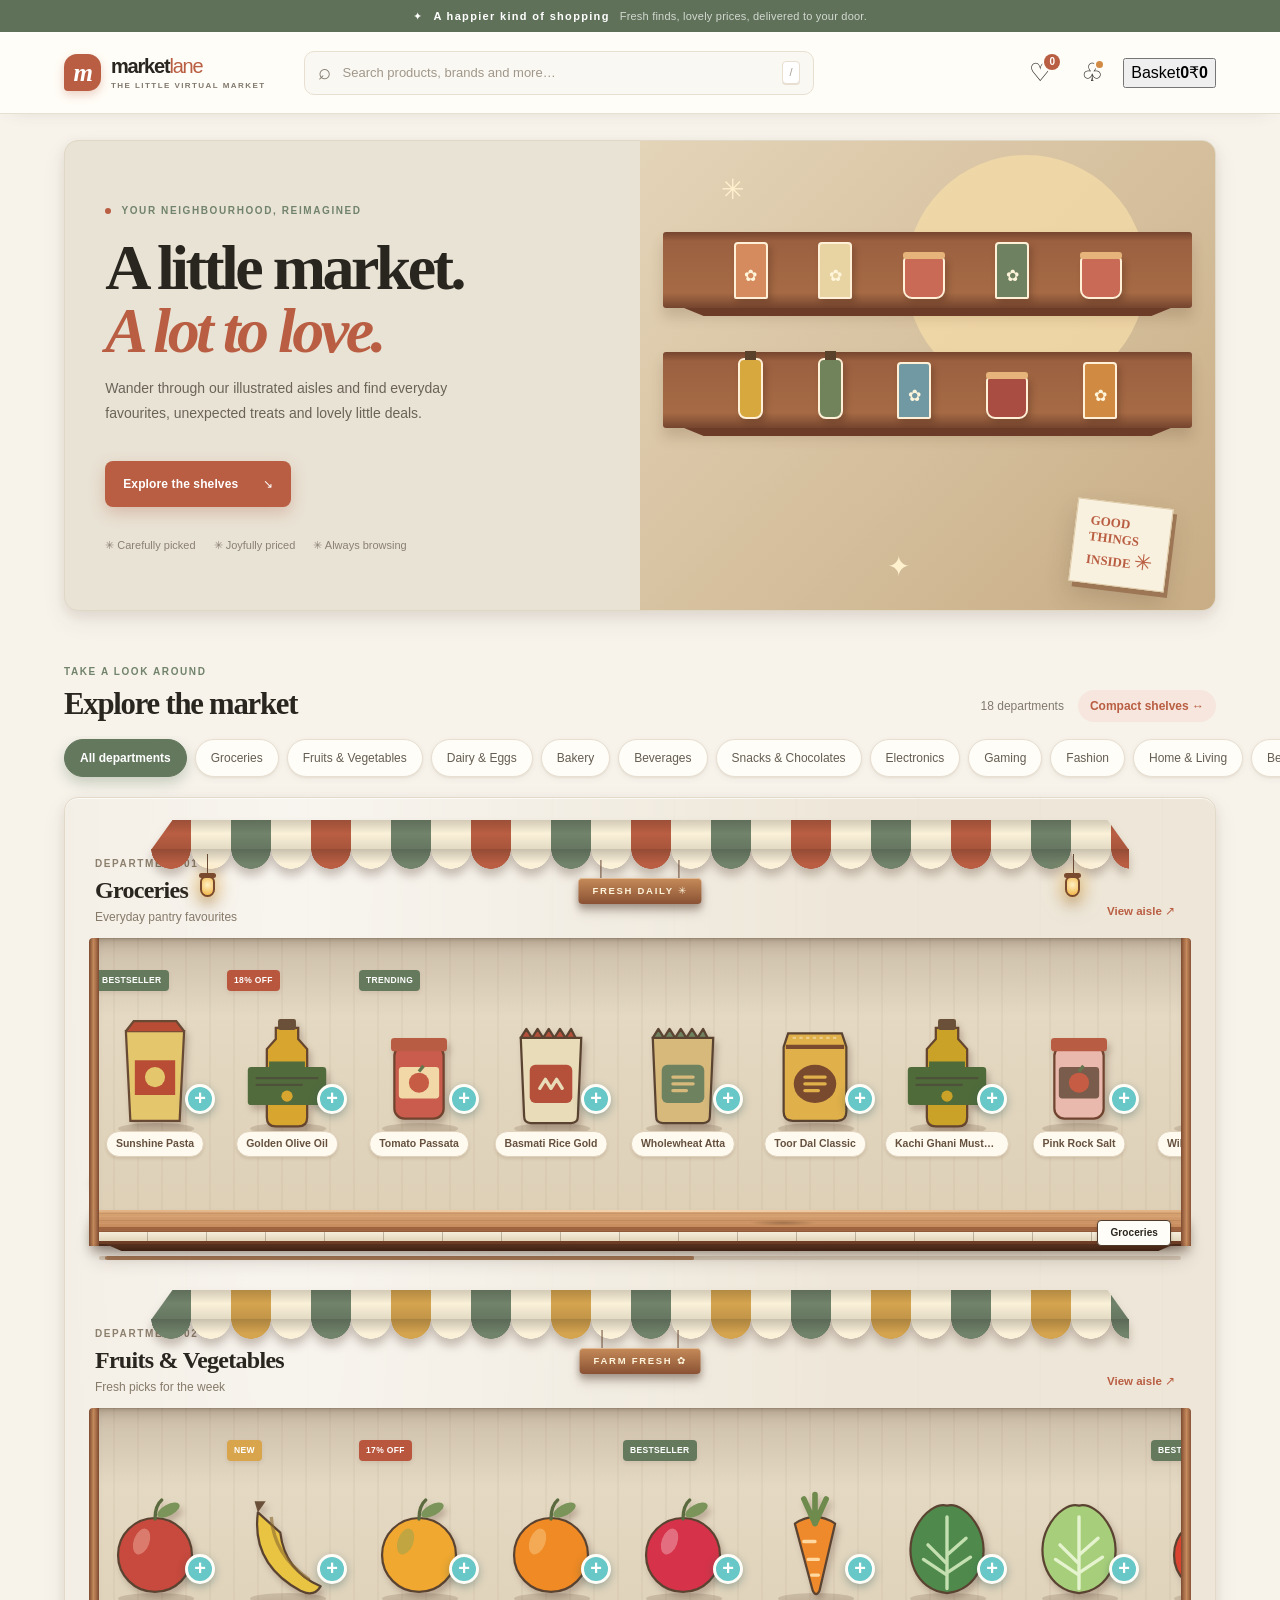
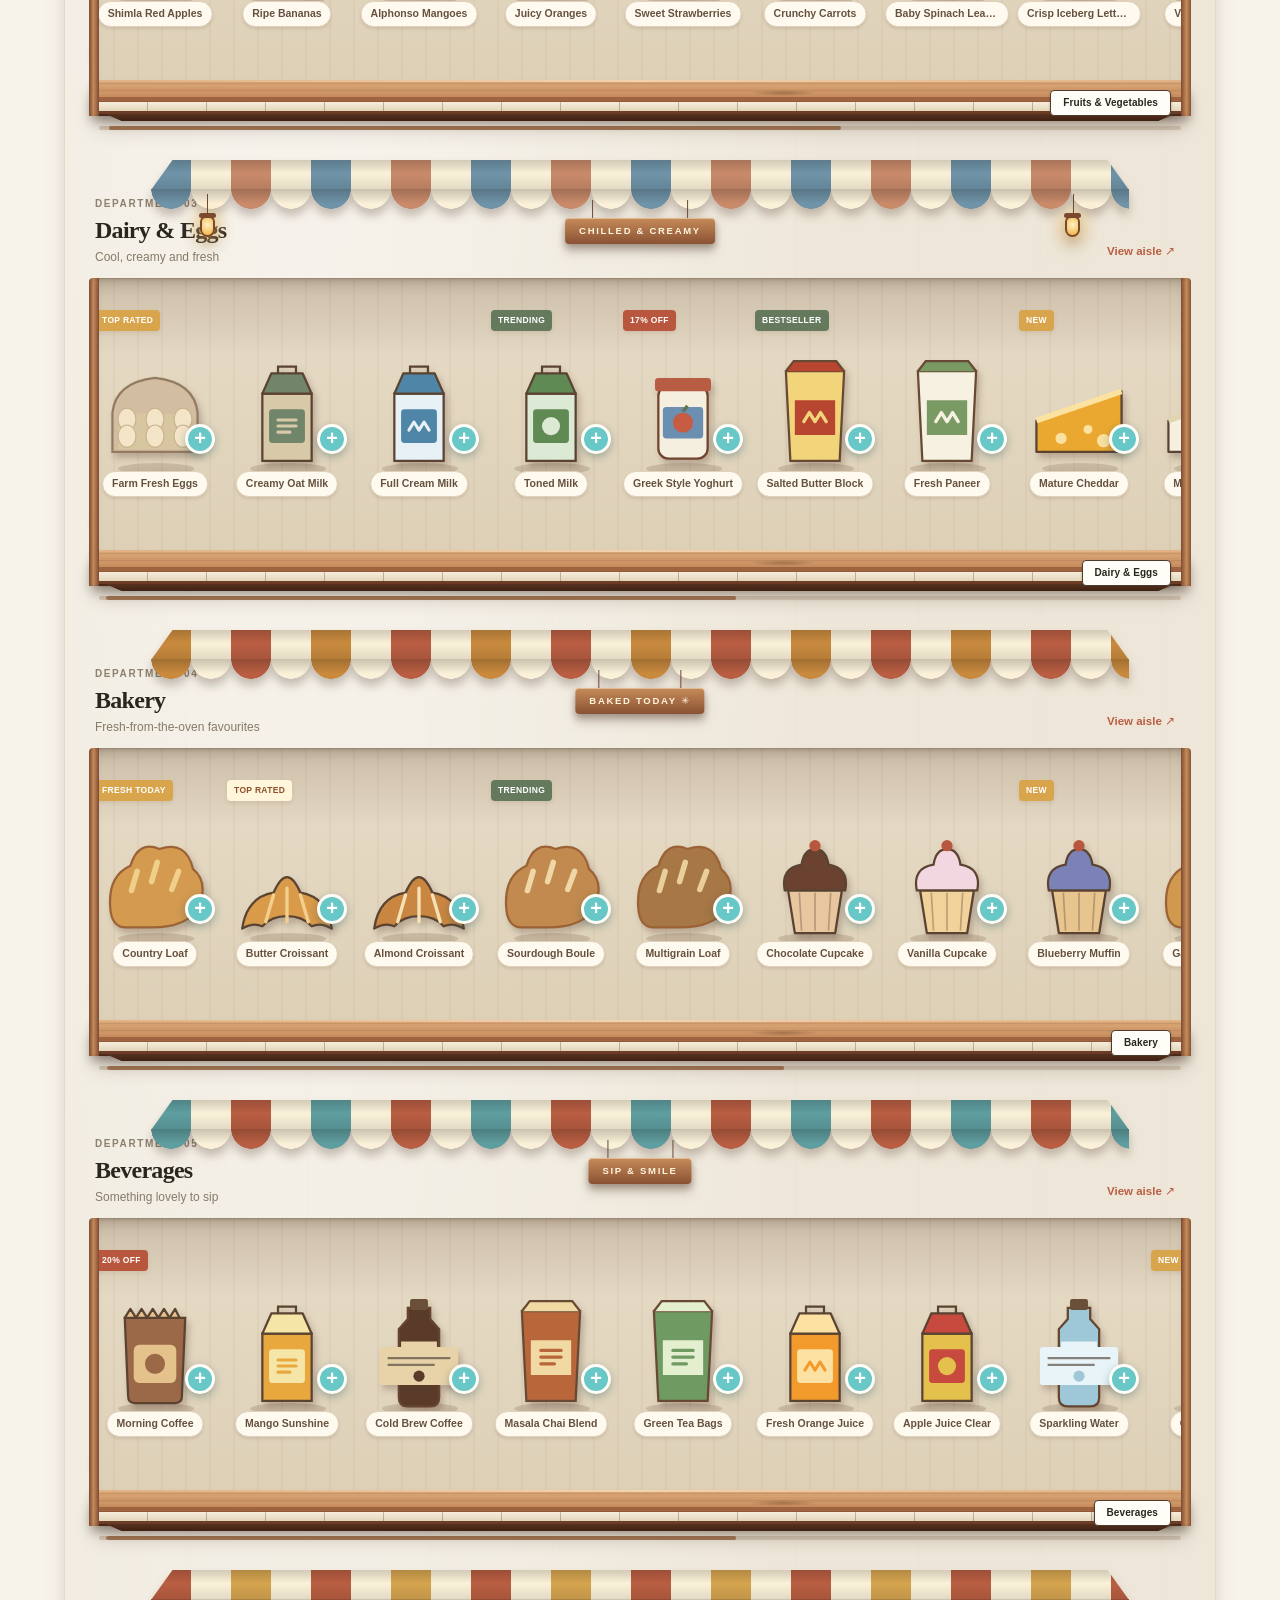
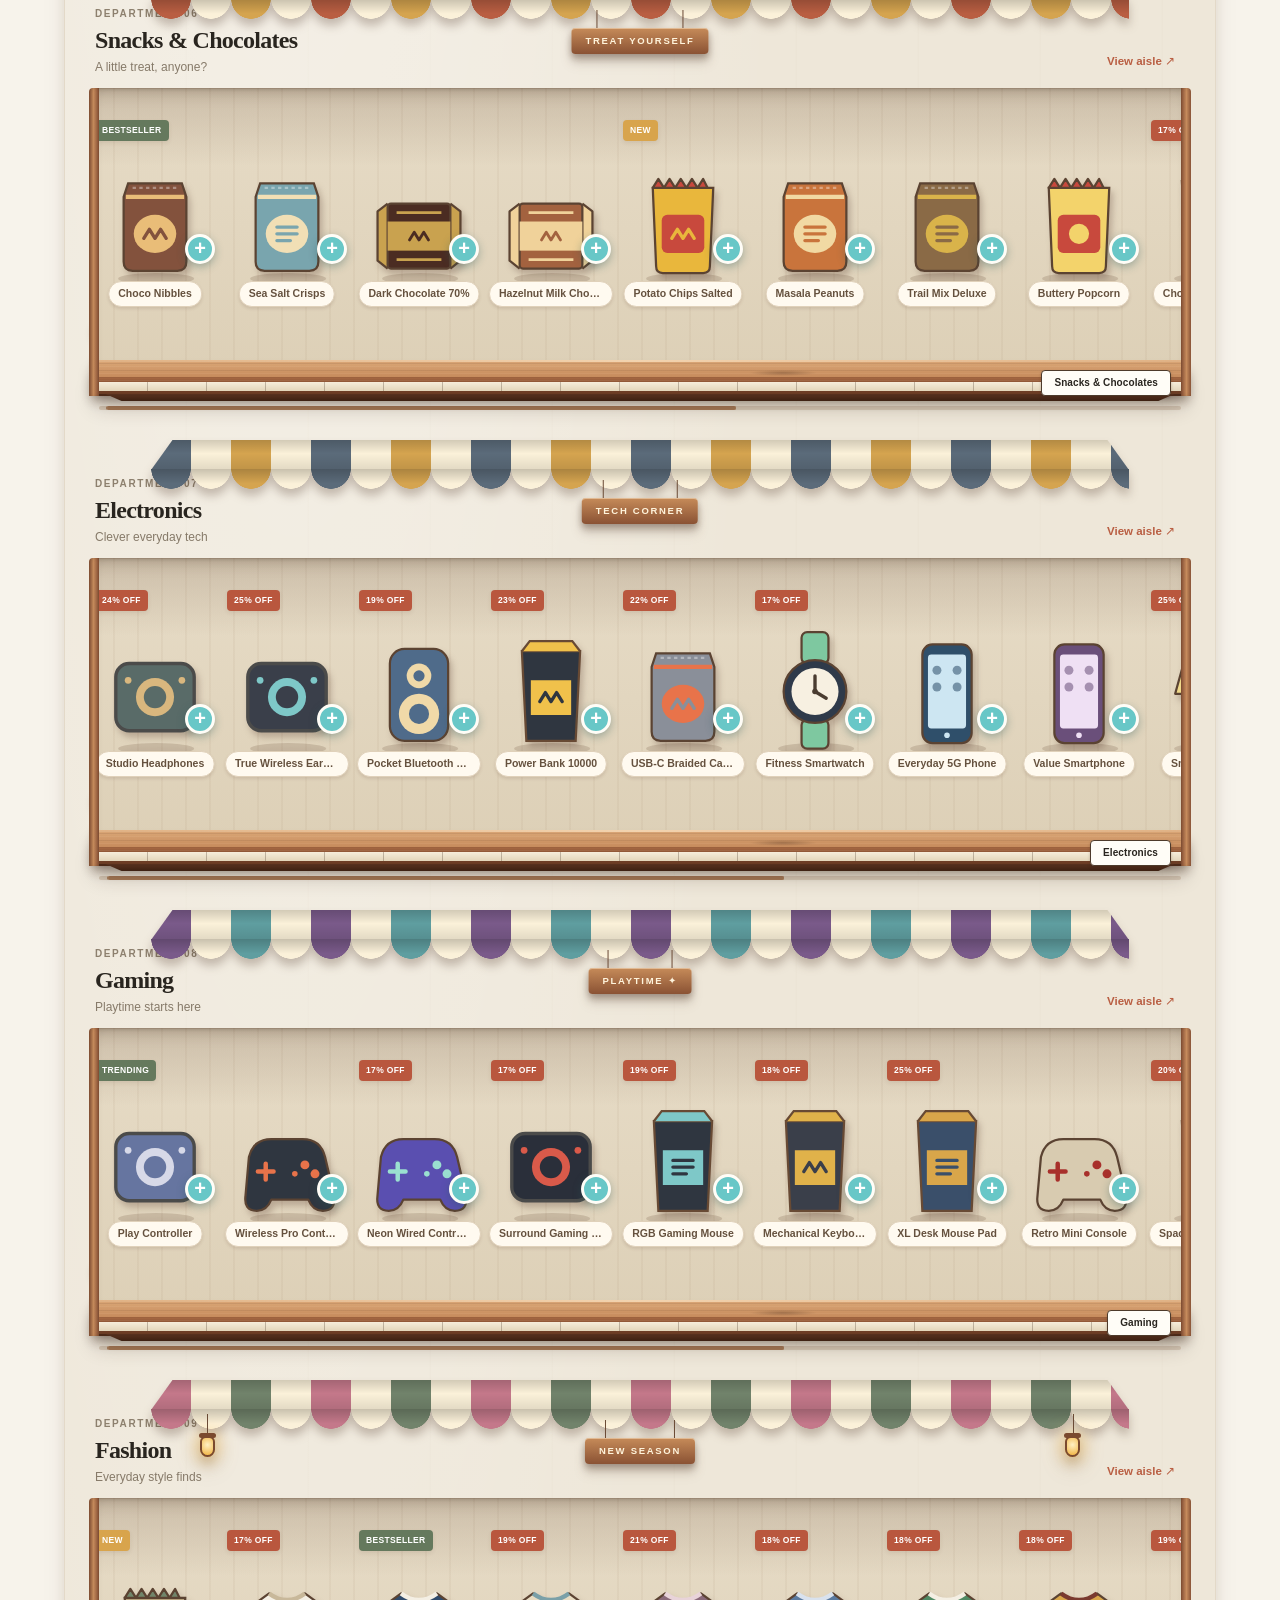
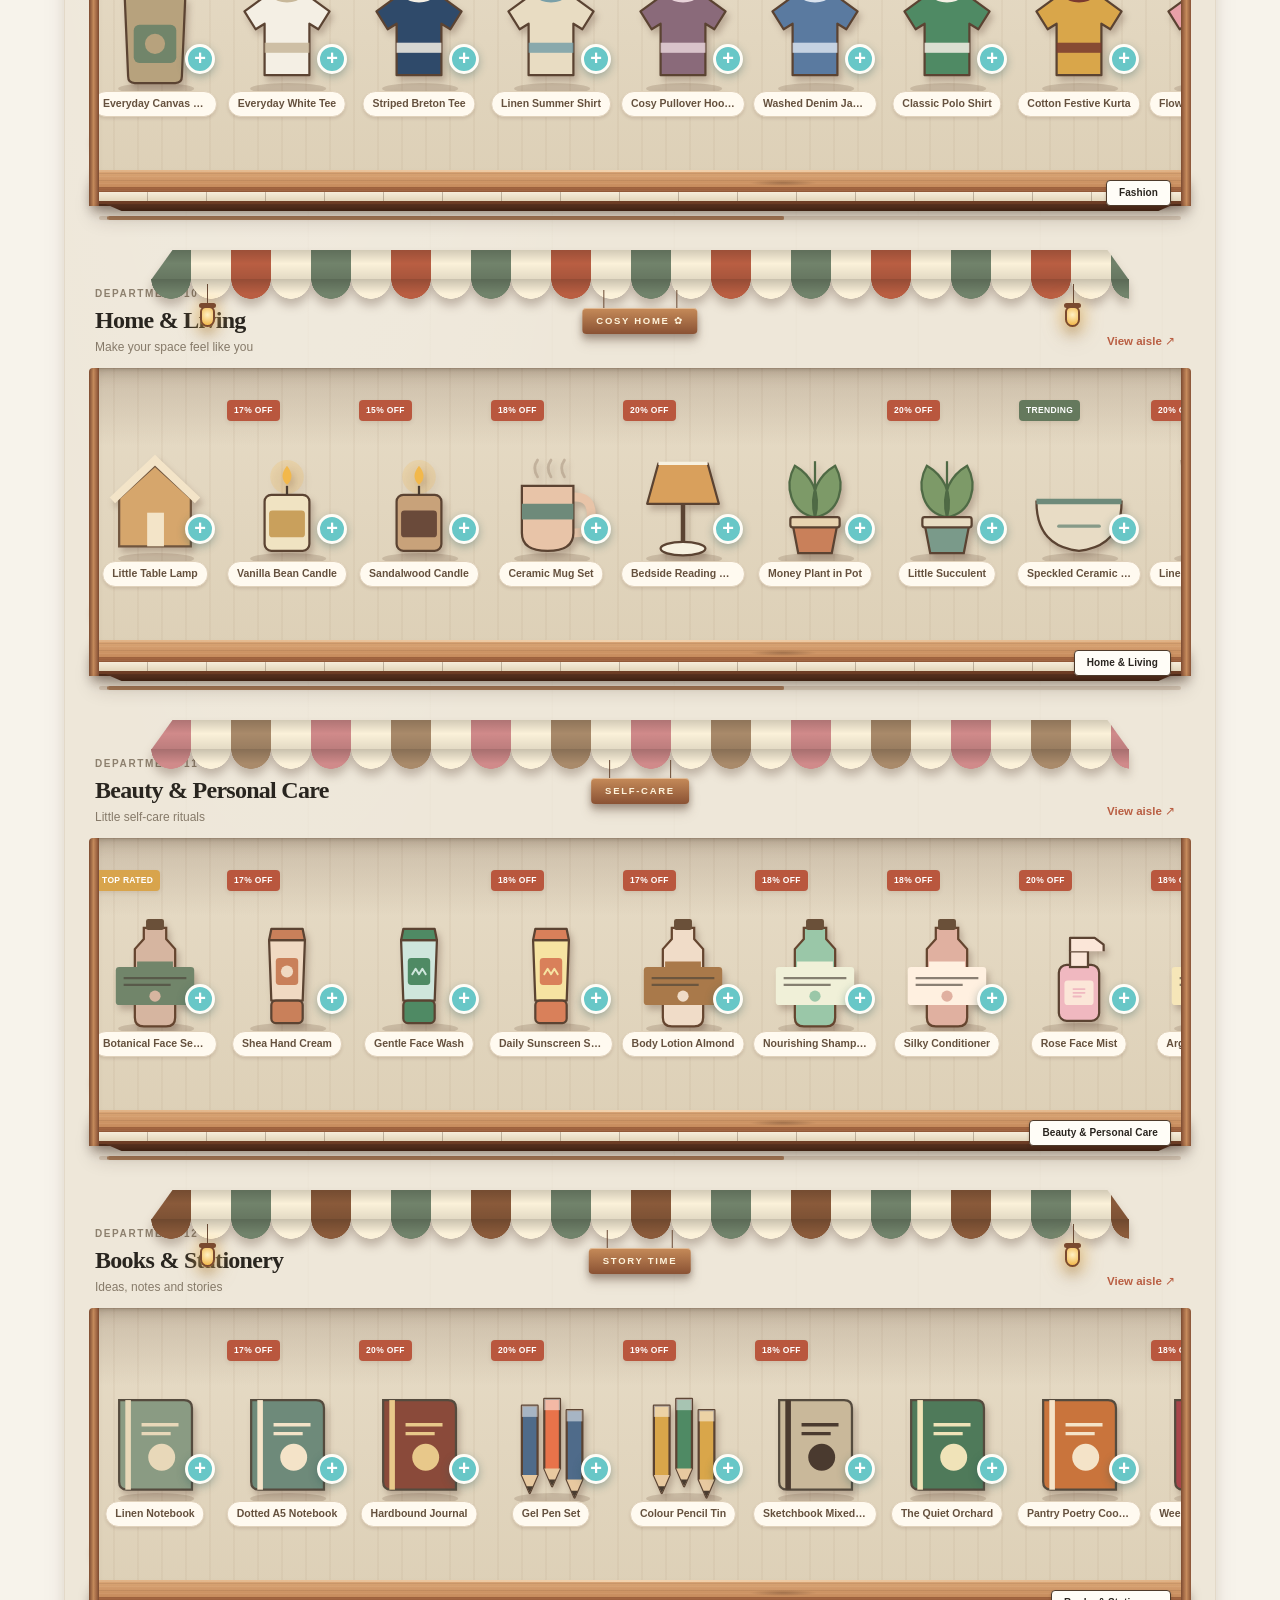
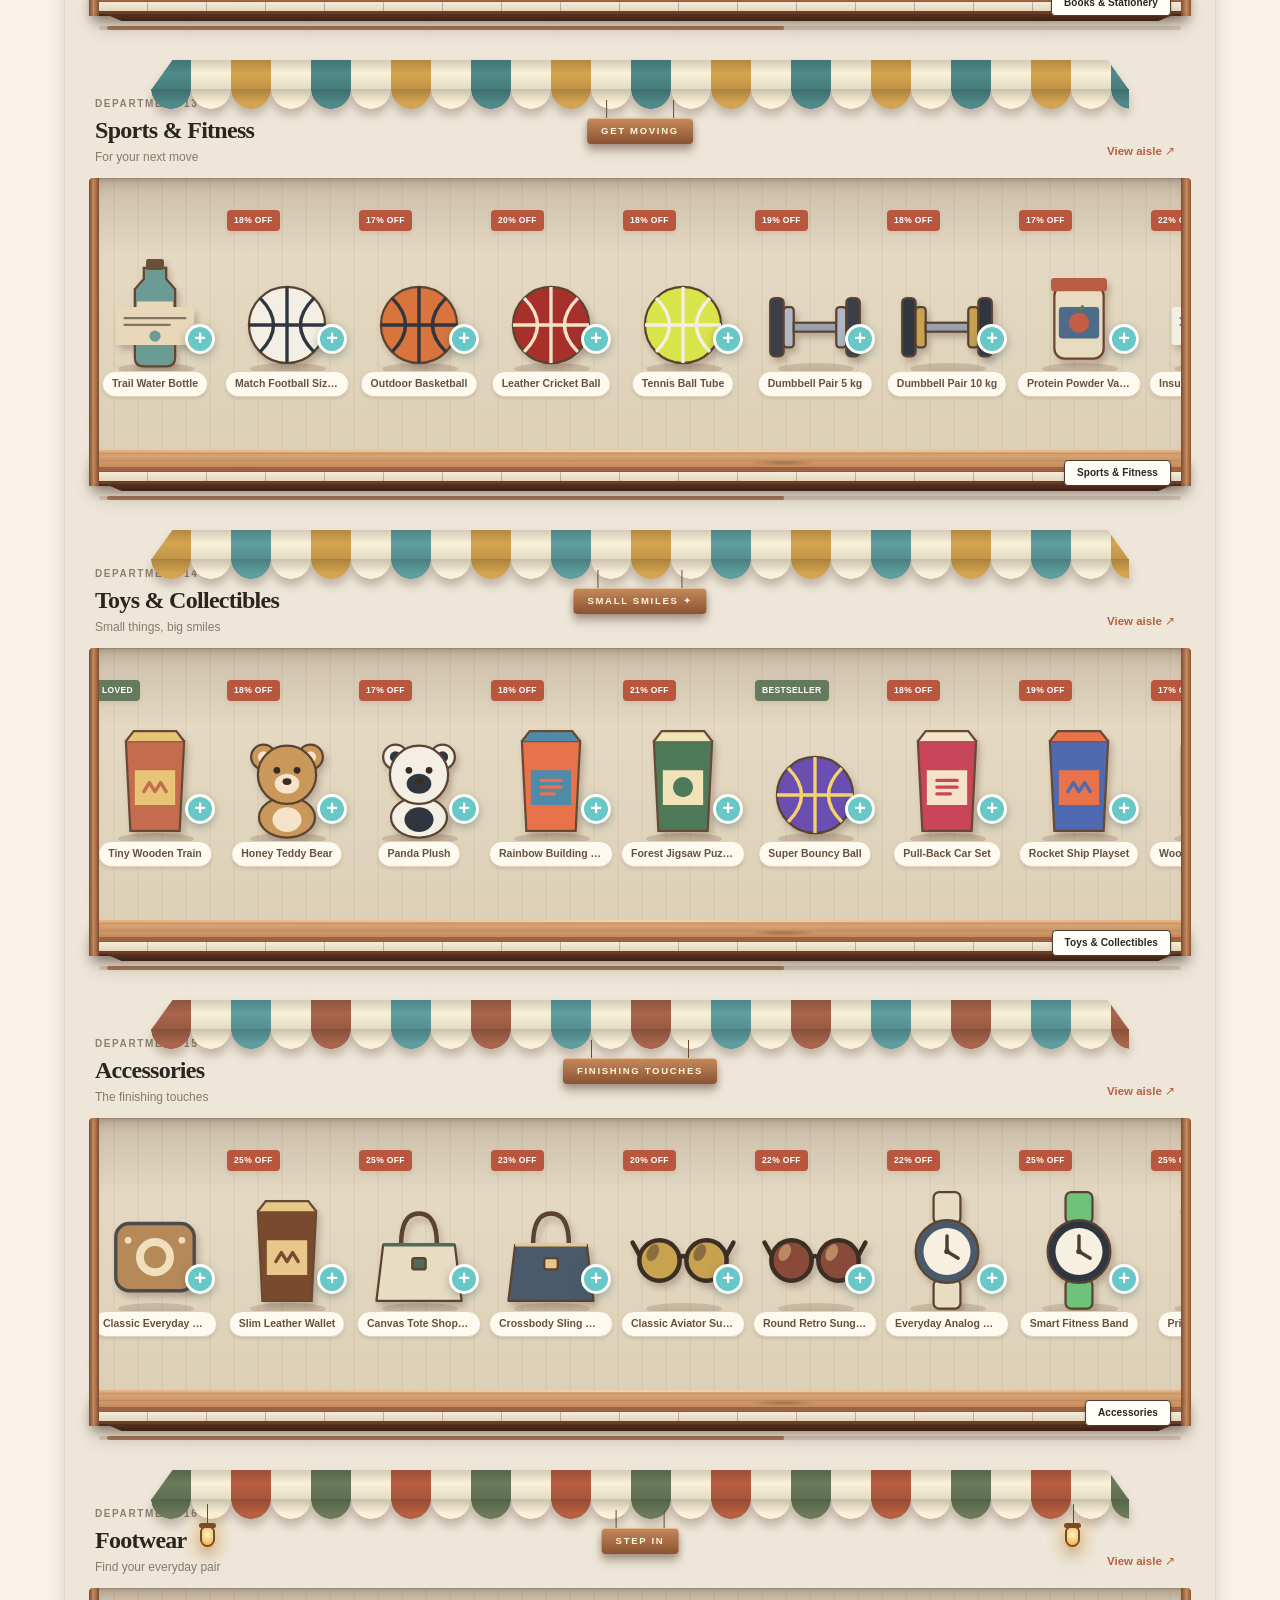
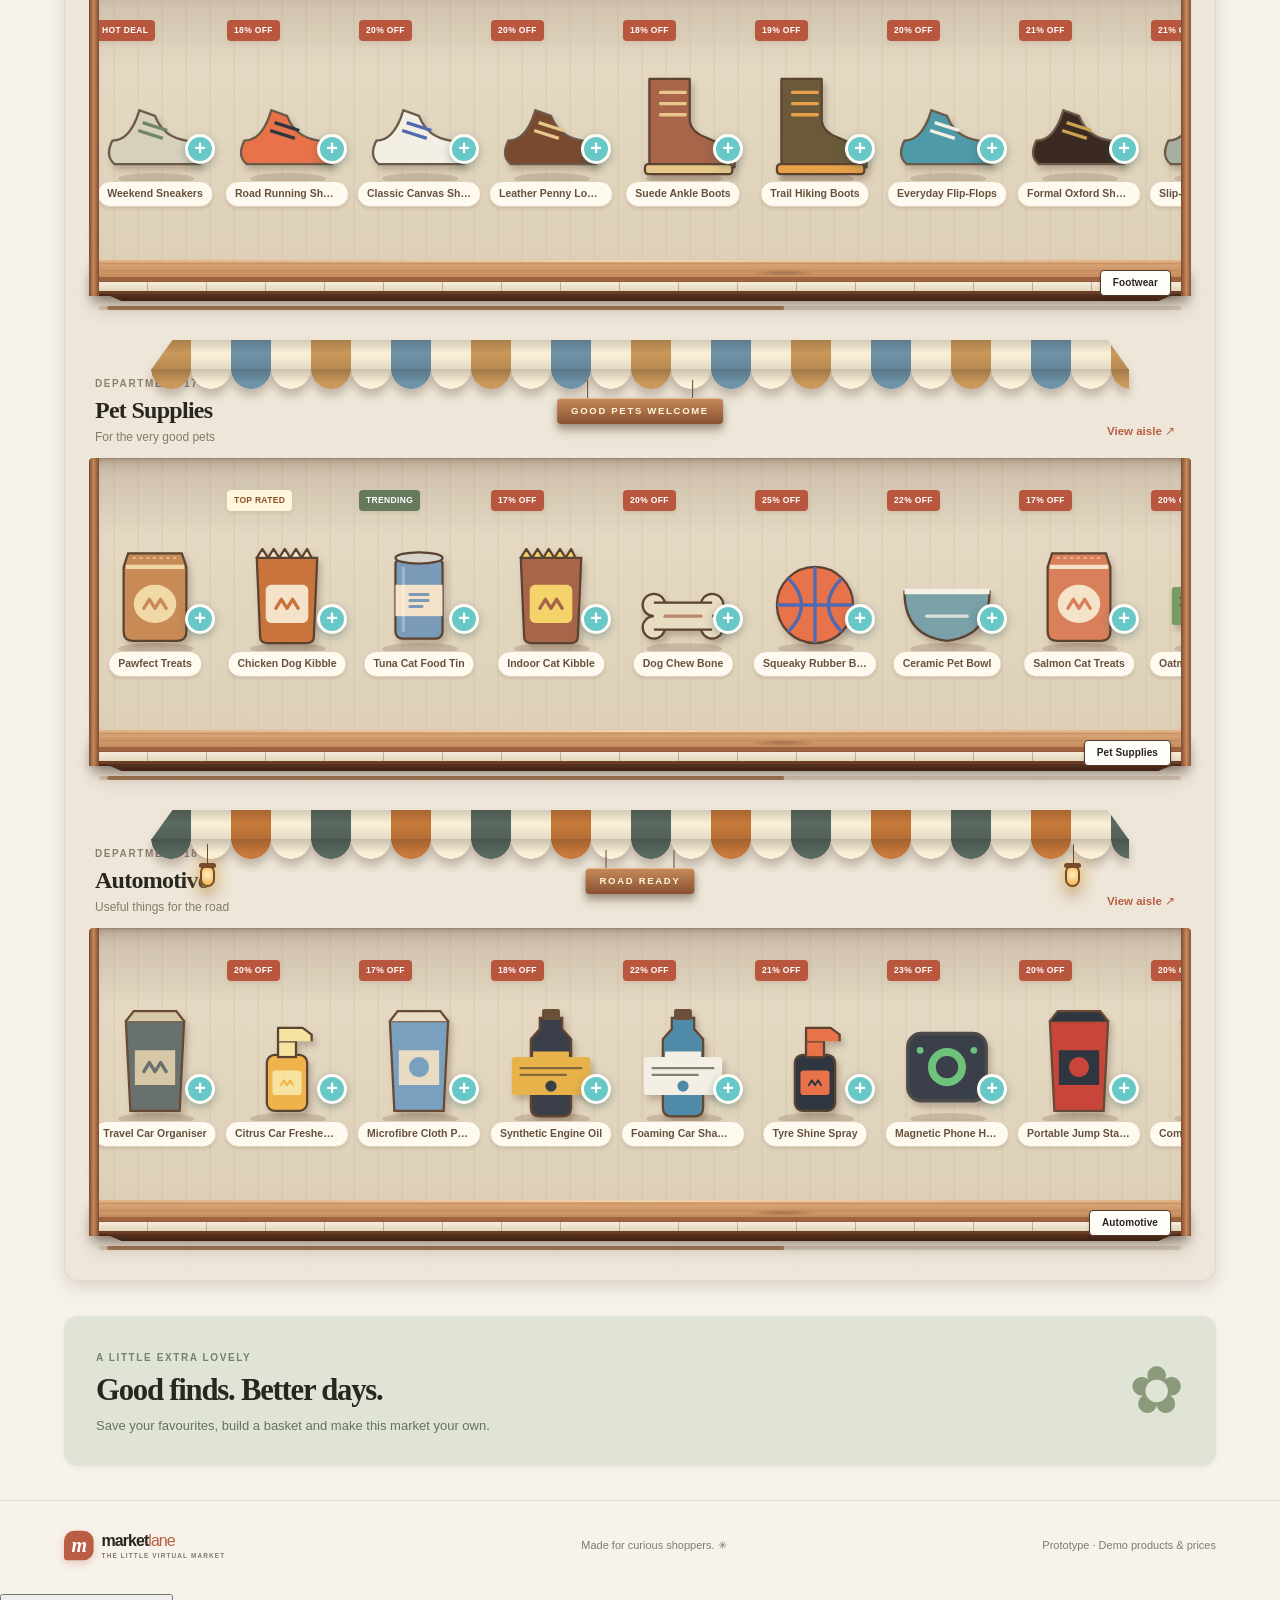
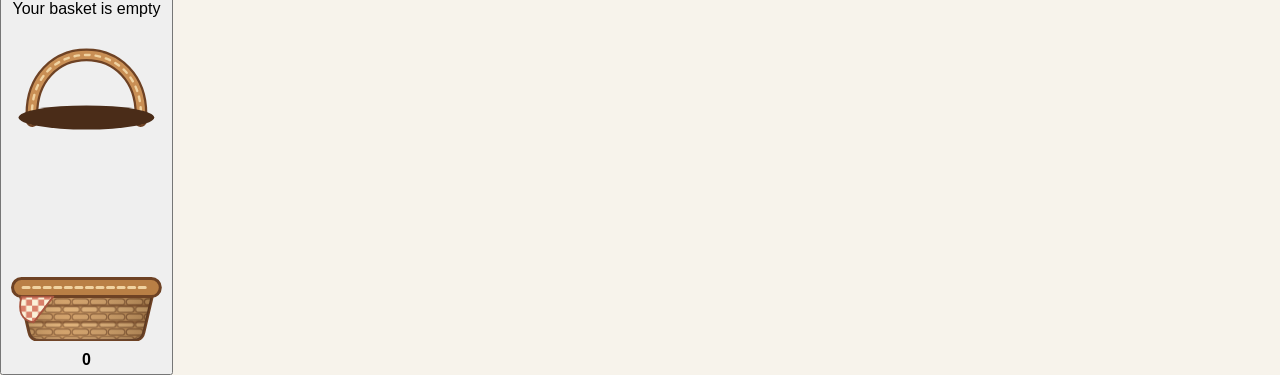
==== commit 8752f5fe: "upt" ====
--- a/index.html
+++ b/index.html
@@ -22,7 +22,7 @@
     <div class="header-actions">
       <button class="icon-button" id="wishlistOpen" aria-label="Open wishlist"><span>♡</span><i id="wishlistCount">0</i></button>
       <button class="icon-button notification-button" id="notificationsOpen" aria-label="Notifications">♧<i class="dot"></i></button>
-      <button class="cart-button" id="cartOpen"><span>Bag</span><b id="cartCount">0</b><strong id="cartTotal">₹0</strong></button>
+      <button class="basket-button" id="basketOpen"><span>Basket</span><b id="basketCount">0</b><strong id="basketTotal">₹0</strong></button>
       <button class="mobile-menu" id="mobileMenu" aria-label="Open menu">☰</button>
     </div>
   </header>
@@ -49,13 +49,6 @@
       <div class="view-tools"><span id="shelfCount">15 departments</span><button id="densityToggle" class="text-button">Compact shelves ↔</button></div>
     </section>
     <nav class="category-chips" id="categoryChips" aria-label="Shop categories"></nav>
-    <div class="awning" aria-hidden="true">
-      <div class="awning-roof"></div>
-      <div class="awning-valance"></div>
-      <span class="awning-lantern lantern-l"></span>
-      <span class="awning-sign">FRESH DAILY ✳</span>
-      <span class="awning-lantern lantern-r"></span>
-    </div>
     <div class="market-floor" id="shelvesContainer"></div>
 
     <section class="bottom-promo">
@@ -67,7 +60,7 @@
   <footer><a class="brand footer-brand" href="#"><span class="brand-mark">m</span><span>market<span class="brand-light">lane</span><small>THE LITTLE VIRTUAL MARKET</small></span></a><span>Made for curious shoppers. <b>✳</b></span><span>Prototype · Demo products & prices</span></footer>
 
   <div class="overlay hidden" id="overlay"></div>
-  <aside class="drawer hidden" id="cartDrawer" aria-label="Shopping bag"><div class="drawer-head"><div><span class="eyebrow">YOUR LITTLE HAUL</span><h2>Shopping bag <span id="drawerCount">(0)</span></h2></div><button class="close-button" data-close aria-label="Close">×</button></div><div id="cartItems" class="drawer-content"></div><div class="drawer-foot"><div class="delivery-note" id="deliveryNote">Add items to start your basket.</div><div class="total-line"><span>Subtotal</span><b id="drawerSubtotal">₹0</b></div><button class="primary-button checkout-button" id="checkoutButton">Continue to checkout <span>→</span></button><small class="demo-note">Demo checkout — no payment will be taken.</small></div></aside>
+  <aside class="drawer hidden" id="basketDrawer" aria-label="Basket"><div class="drawer-head"><div><span class="eyebrow">YOUR LITTLE HAUL</span><h2>Your basket <span id="drawerCount">(0)</span></h2></div><button class="close-button" data-close aria-label="Close">×</button></div><div id="basketItems" class="drawer-content"></div><div class="drawer-foot"><div class="delivery-note" id="deliveryNote">Add items to start your basket.</div><div class="total-line"><span>Subtotal</span><b id="drawerSubtotal">₹0</b></div><button class="primary-button checkout-button" id="checkoutButton">Continue to checkout <span>→</span></button><small class="demo-note">Demo checkout — no payment will be taken.</small></div></aside>
   <aside class="drawer hidden" id="wishlistDrawer" aria-label="Wishlist"><div class="drawer-head"><div><span class="eyebrow">SAVED FOR LATER</span><h2>Your wishlist</h2></div><button class="close-button" data-close aria-label="Close">×</button></div><div id="wishlistItems" class="drawer-content"></div></aside>
   <aside class="drawer hidden" id="notificationDrawer" aria-label="Notifications"><div class="drawer-head"><div><span class="eyebrow">THE LATEST LITTLE THINGS</span><h2>Updates</h2></div><button class="close-button" data-close aria-label="Close">×</button></div><div class="drawer-content"><article class="notice-card"><span>✦</span><div><b>Welcome to Market Lane!</b><p>Take a wander through the shelves. This is a prototype market, so everything is a demo.</p><small>Just now</small></div></article><article class="notice-card"><span>♡</span><div><b>Save what you love</b><p>Tap the heart on any product to keep it in your wishlist.</p><small>A little tip</small></div></article></div></aside>
 
